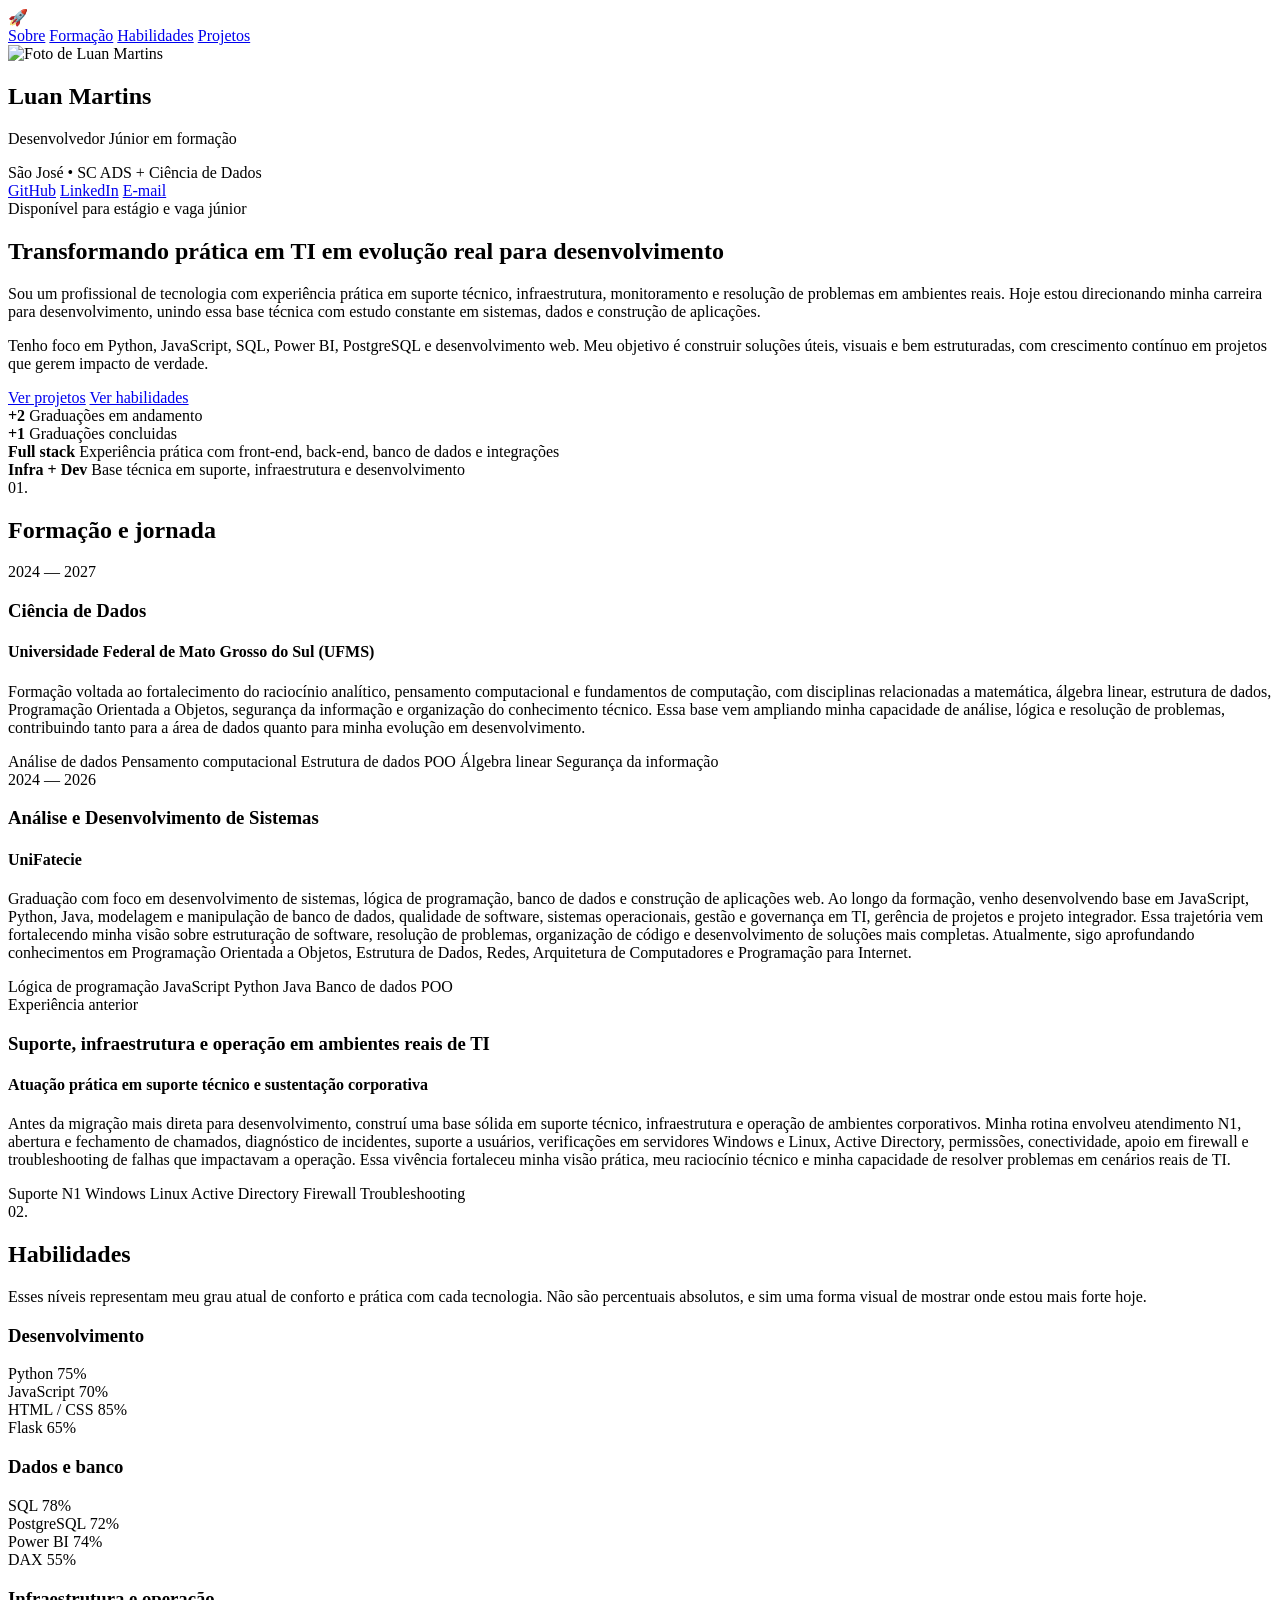
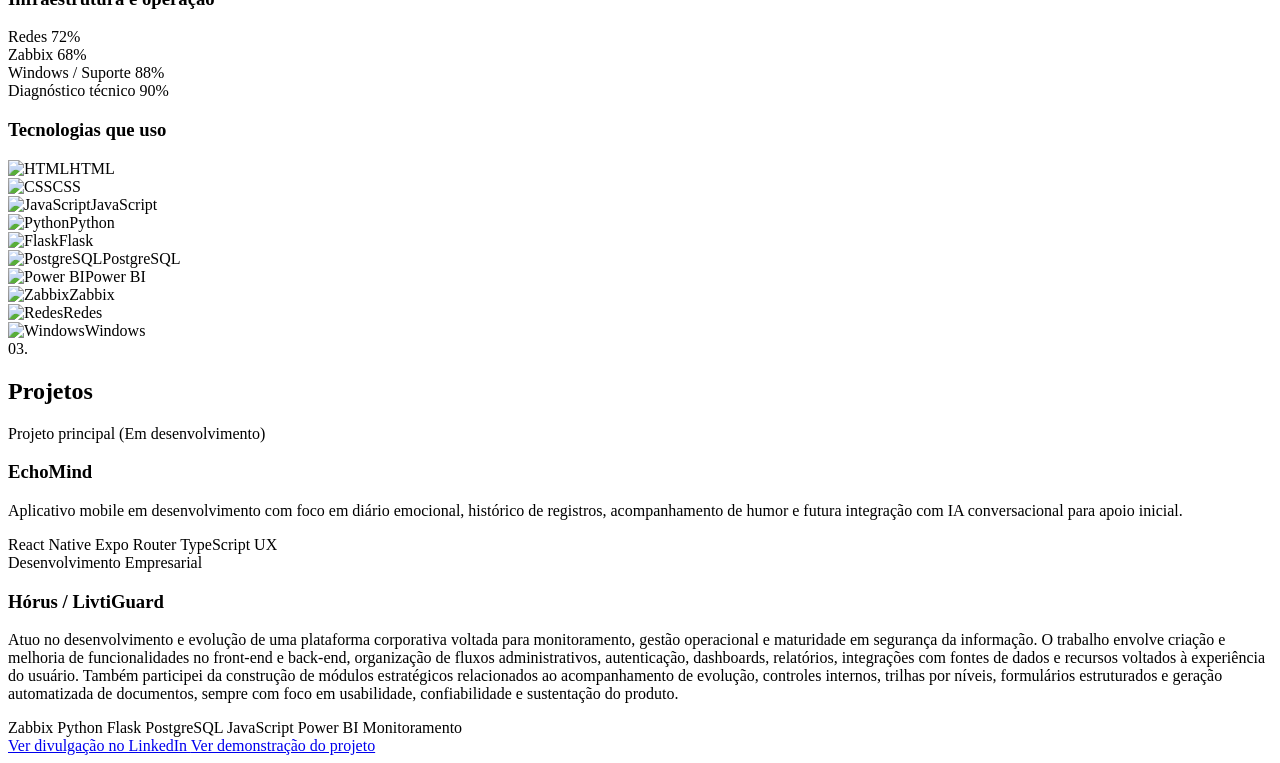
==== index.html @ d1688a2c "Rename portfolio-luan/index.html to index.html" ====
<!DOCTYPE html>
<html lang="pt-BR">
<head>
  <meta charset="UTF-8" />
  <meta name="viewport" content="width=device-width, initial-scale=1.0" />
  <title>Luan Martins | Portfólio</title>
  <link rel="stylesheet" href="style.css" />
</head>
<body>
  <nav class="navbar">
    <div class="nav-sky">
      <span class="star-line star-line-1"></span>
      <span class="star-line star-line-2"></span>
      <span class="star-line star-line-3"></span>
      <span class="star-line star-line-4"></span>
      <span class="star-line star-line-5"></span>
      <span class="star-line star-line-6"></span>
    </div>

    <div class="nav-container">
      <div class="nav-logo" aria-label="Logo">
        <span class="nav-logo-icon">🚀</span>
      </div>

      <div class="nav-links">
        <a href="#sobre">Sobre</a>
        <a href="#formacao">Formação</a>
        <a href="#habilidades">Habilidades</a>
        <a href="#projetos">Projetos</a>
      </div>
    </div>
  </nav>

  <main class="portfolio-layout">
    <aside class="profile-sidebar">
      <div class="profile-card">
        <div class="profile-photo-wrap">
          <img src="assets/foto-perfil.jpg" alt="Foto de Luan Martins" class="profile-photo" />
        </div>

        <h1>Luan Martins</h1>
        <p class="profile-role">Desenvolvedor Júnior em formação</p>

        <div class="profile-mini-info">
          <span>São José • SC</span>
          <span>ADS + Ciência de Dados</span>
        </div>

        <div class="profile-actions">
          <a class="sidebar-link github" href="https://github.com/LuanMartins04" target="_blank" rel="noopener noreferrer">GitHub</a>
          <a class="sidebar-link linkedin" href="https://www.linkedin.com/in/luan-martins-866660161/" target="_blank" rel="noopener noreferrer">LinkedIn</a>
          <a class="sidebar-link email" href="mailto:lf28.15@gmail.com">E-mail</a>
        </div>
      </div>
    </aside>

    <section class="main-panel">
      <section id="sobre" class="panel-card hero-card">
        <div class="hero-text">
          <span class="eyebrow">Disponível para estágio e vaga júnior</span>
          <h2>Transformando prática em TI em evolução real para desenvolvimento</h2>

          <p>
            Sou um profissional de tecnologia com experiência prática em suporte técnico,
            infraestrutura, monitoramento e resolução de problemas em ambientes reais.
            Hoje estou direcionando minha carreira para desenvolvimento, unindo essa base
            técnica com estudo constante em sistemas, dados e construção de aplicações.
          </p>

          <p>
            Tenho foco em Python, JavaScript, SQL, Power BI, PostgreSQL e desenvolvimento web.
            Meu objetivo é construir soluções úteis, visuais e bem estruturadas, com crescimento
            contínuo em projetos que gerem impacto de verdade.
          </p>

          <div class="intro-buttons">
            <a class="intro-link primary" href="#projetos">Ver projetos</a>
            <a class="intro-link secondary" href="#habilidades">Ver habilidades</a>
          </div>
        </div>

        <div class="hero-stats">
  <div class="stat-card">
    <strong>+2</strong>
    <span>Graduações em andamento</span>
  </div>

  <div class="stat-card">
    <strong>+1</strong>
    <span>Graduações concluidas</span>
  </div>

  <div class="stat-card">
    <strong>Full stack</strong>
    <span>Experiência prática com front-end, back-end, banco de dados e integrações</span>
  </div>

  <div class="stat-card">
    <strong>Infra + Dev</strong>
    <span>Base técnica em suporte, infraestrutura e desenvolvimento</span>
  </div>
</div>
      </section>

      <section id="formacao" class="panel-card">
        <div class="section-header">
          <span class="section-kicker">01.</span>
          <h2>Formação e jornada</h2>
        </div>

        <div class="timeline">
          <article class="timeline-item">
            <div class="timeline-dot"></div>
            <div class="timeline-content">
              <span class="timeline-period">2024 — 2027</span>
                <h3>Ciência de Dados</h3>
                  <h4>Universidade Federal de Mato Grosso do Sul (UFMS)</h4>
                    <p>
                    Formação voltada ao fortalecimento do raciocínio analítico, pensamento computacional e fundamentos de computação,
                    com disciplinas relacionadas a matemática, álgebra linear, estrutura de dados, Programação Orientada a Objetos,
                    segurança da informação e organização do conhecimento técnico. Essa base vem ampliando minha capacidade de análise,
                    lógica e resolução de problemas, contribuindo tanto para a área de dados quanto para minha evolução em desenvolvimento.
                    </p>
              <div class="timeline-tags">
                <span>Análise de dados</span>
                <span>Pensamento computacional</span>
                <span>Estrutura de dados</span>
                <span>POO</span>
                <span>Álgebra linear</span>
                <span>Segurança da informação</span>
              </div>
            </div>
          </article>

          <article class="timeline-item">
            <div class="timeline-dot"></div>
            <div class="timeline-content">
              <span class="timeline-period">2024 — 2026</span>
              <h3>Análise e Desenvolvimento de Sistemas</h3>
              <h4>UniFatecie</h4>
              <p>
                    <p>
                     Graduação com foco em desenvolvimento de sistemas, lógica de programação, banco de dados e construção de aplicações
                      web. Ao longo da formação, venho desenvolvendo base em JavaScript, Python, Java, modelagem e manipulação de banco
                      de dados, qualidade de software, sistemas operacionais, gestão e governança em TI, gerência de projetos e projeto
                      integrador. Essa trajetória vem fortalecendo minha visão sobre estruturação de software, resolução de problemas,
                      organização de código e desenvolvimento de soluções mais completas. Atualmente, sigo aprofundando conhecimentos em
                      Programação Orientada a Objetos, Estrutura de Dados, Redes, Arquitetura de Computadores e Programação para Internet.
                    </p>
                <div class="timeline-tags">
                  <span>Lógica de programação</span>
                  <span>JavaScript</span>
                  <span>Python</span>
                  <span>Java</span>
                  <span>Banco de dados</span>
                  <span>POO</span>
                </div>
            </div>
          </article>

          <article class="timeline-item">
            <div class="timeline-dot"></div>
            <div class="timeline-content">
              <span class="timeline-period">Experiência anterior</span>
              <h3>Suporte, infraestrutura e operação em ambientes reais de TI</h3>
              <h4>Atuação prática em suporte técnico e sustentação corporativa</h4>
              <p>
                Antes da migração mais direta para desenvolvimento, construí uma base sólida em suporte técnico,
                infraestrutura e operação de ambientes corporativos. Minha rotina envolveu atendimento N1,
                abertura e fechamento de chamados, diagnóstico de incidentes, suporte a usuários, verificações
                em servidores Windows e Linux, Active Directory, permissões, conectividade, apoio em firewall e
                troubleshooting de falhas que impactavam a operação. Essa vivência fortaleceu minha visão prática,
                meu raciocínio técnico e minha capacidade de resolver problemas em cenários reais de TI.
              </p>
              <div class="timeline-tags">
                <span>Suporte N1</span>
                <span>Windows</span>
                <span>Linux</span>
                <span>Active Directory</span>
                <span>Firewall</span>
                <span>Troubleshooting</span>
              </div>
            </div>
          </article>
        </div>
      </section>

      <section id="habilidades" class="panel-card">
        <div class="section-header">
          <span class="section-kicker">02.</span>
          <h2>Habilidades</h2>
        </div>

        <p class="section-intro">
          Esses níveis representam meu grau atual de conforto e prática com cada tecnologia.
          Não são percentuais absolutos, e sim uma forma visual de mostrar onde estou mais forte hoje.
        </p>

        <div class="skills-meter-grid">
          <article class="meter-card">
            <h3>Desenvolvimento</h3>

            <div class="meter-item">
              <div class="meter-top">
                <span>Python</span>
                <span>75%</span>
              </div>
              <div class="meter-bar"><div style="width: 75%"></div></div>
            </div>

            <div class="meter-item">
              <div class="meter-top">
                <span>JavaScript</span>
                <span>70%</span>
              </div>
              <div class="meter-bar"><div style="width: 70%"></div></div>
            </div>

            <div class="meter-item">
              <div class="meter-top">
                <span>HTML / CSS</span>
                <span>85%</span>
              </div>
              <div class="meter-bar"><div style="width: 85%"></div></div>
            </div>

            <div class="meter-item">
              <div class="meter-top">
                <span>Flask</span>
                <span>65%</span>
              </div>
              <div class="meter-bar"><div style="width: 65%"></div></div>
            </div>
          </article>

          <article class="meter-card">
            <h3>Dados e banco</h3>

            <div class="meter-item">
              <div class="meter-top">
                <span>SQL</span>
                <span>78%</span>
              </div>
              <div class="meter-bar"><div style="width: 78%"></div></div>
            </div>

            <div class="meter-item">
              <div class="meter-top">
                <span>PostgreSQL</span>
                <span>72%</span>
              </div>
              <div class="meter-bar"><div style="width: 72%"></div></div>
            </div>

            <div class="meter-item">
              <div class="meter-top">
                <span>Power BI</span>
                <span>74%</span>
              </div>
              <div class="meter-bar"><div style="width: 74%"></div></div>
            </div>

            <div class="meter-item">
              <div class="meter-top">
                <span>DAX</span>
                <span>55%</span>
              </div>
              <div class="meter-bar"><div style="width: 55%"></div></div>
            </div>
          </article>

          <article class="meter-card">
            <h3>Infraestrutura e operação</h3>

            <div class="meter-item">
              <div class="meter-top">
                <span>Redes</span>
                <span>72%</span>
              </div>
              <div class="meter-bar"><div style="width: 72%"></div></div>
            </div>

            <div class="meter-item">
              <div class="meter-top">
                <span>Zabbix</span>
                <span>68%</span>
              </div>
              <div class="meter-bar"><div style="width: 68%"></div></div>
            </div>

            <div class="meter-item">
              <div class="meter-top">
                <span>Windows / Suporte</span>
                <span>88%</span>
              </div>
              <div class="meter-bar"><div style="width: 88%"></div></div>
            </div>

            <div class="meter-item">
              <div class="meter-top">
                <span>Diagnóstico técnico</span>
                <span>90%</span>
              </div>
              <div class="meter-bar"><div style="width: 90%"></div></div>
            </div>
          </article>

          <article class="meter-card">
            <h3>Tecnologias que uso</h3>
            <div class="skills-tags">
              <div class="skill-badge"><img src="assets/html5.png" alt="HTML" /><span>HTML</span></div>
              <div class="skill-badge"><img src="assets/css3.png" alt="CSS" /><span>CSS</span></div>
              <div class="skill-badge"><img src="assets/javascript.png" alt="JavaScript" /><span>JavaScript</span></div>
              <div class="skill-badge"><img src="assets/python.png" alt="Python" /><span>Python</span></div>
              <div class="skill-badge"><img src="assets/flask.png" alt="Flask" /><span>Flask</span></div>
              <div class="skill-badge"><img src="assets/postgresql.png" alt="PostgreSQL" /><span>PostgreSQL</span></div>
              <div class="skill-badge"><img src="assets/powerbi.png" alt="Power BI" /><span>Power BI</span></div>
              <div class="skill-badge"><img src="assets/zabbix.png" alt="Zabbix" /><span>Zabbix</span></div>
              <div class="skill-badge"><img src="assets/network.png" alt="Redes" /><span>Redes</span></div>
              <div class="skill-badge"><img src="assets/windows.png" alt="Windows" /><span>Windows</span></div>
            </div>
          </article>
        </div>
      </section>

      <section id="projetos" class="panel-card">
        <div class="section-header">
          <span class="section-kicker">03.</span>
          <h2>Projetos</h2>
        </div>

        <div class="projects-grid">
          <article class="project-card featured-project">
            <span class="project-label">Projeto principal (Em desenvolvimento)</span>
            <h3>EchoMind</h3>
            <p>
              Aplicativo mobile em desenvolvimento com foco em diário emocional, histórico de registros,
              acompanhamento de humor e futura integração com IA conversacional para apoio inicial.
            </p>
            <div class="project-tags">
              <span>React Native</span>
              <span>Expo Router</span>
              <span>TypeScript</span>
              <span>UX</span>
            </div>
          </article>

              <article class="project-card">
                <span class="project-label">Desenvolvimento Empresarial</span>
                  <h3>Hórus / LivtiGuard</h3>
                    <p>
                      Atuo no desenvolvimento e evolução de uma plataforma corporativa voltada para monitoramento,
                      gestão operacional e maturidade em segurança da informação. O trabalho envolve criação e melhoria
                      de funcionalidades no front-end e back-end, organização de fluxos administrativos, autenticação,
                      dashboards, relatórios, integrações com fontes de dados e recursos voltados à experiência do
                      usuário. Também participei da construção de módulos estratégicos relacionados ao acompanhamento
                      de evolução, controles internos, trilhas por níveis, formulários estruturados e geração
                      automatizada de documentos, sempre com foco em usabilidade, confiabilidade e sustentação do produto.
                    </p>

                <div class="project-tags">
                  <span>Zabbix</span>
                  <span>Python</span>
                  <span>Flask</span>
                  <span>PostgreSQL</span>
                  <span>JavaScript</span>
                  <span>Power BI</span>
                  <span>Monitoramento</span>
                </div>

                <div class="project-links">
                  <a
                    href="https://www.linkedin.com/feed/update/urn:li:activity:7396275972636917760/?originTrackingId=5ZgqwPcrDV2mTGter08rAA%3D%3D"
                    target="_blank"
                    rel="noopener noreferrer"
                    class="project-link-btn"
                  >
                    Ver divulgação no LinkedIn
                  </a>

                  <a
                    href="https://www.linkedin.com/feed/update/urn:li:ugcPost:7390122246658400256/?originTrackingId=qQIm%2BnejvLUnj0a0hrAwCQ%3D%3D"
                    target="_blank"
                    rel="noopener noreferrer"
                    class="project-link-btn"
                  >
                    Ver demonstração do projeto
                  </a>
                </div>
              </article>
        </div>
      </section>
    </section>
  </main>
</body>
</html>
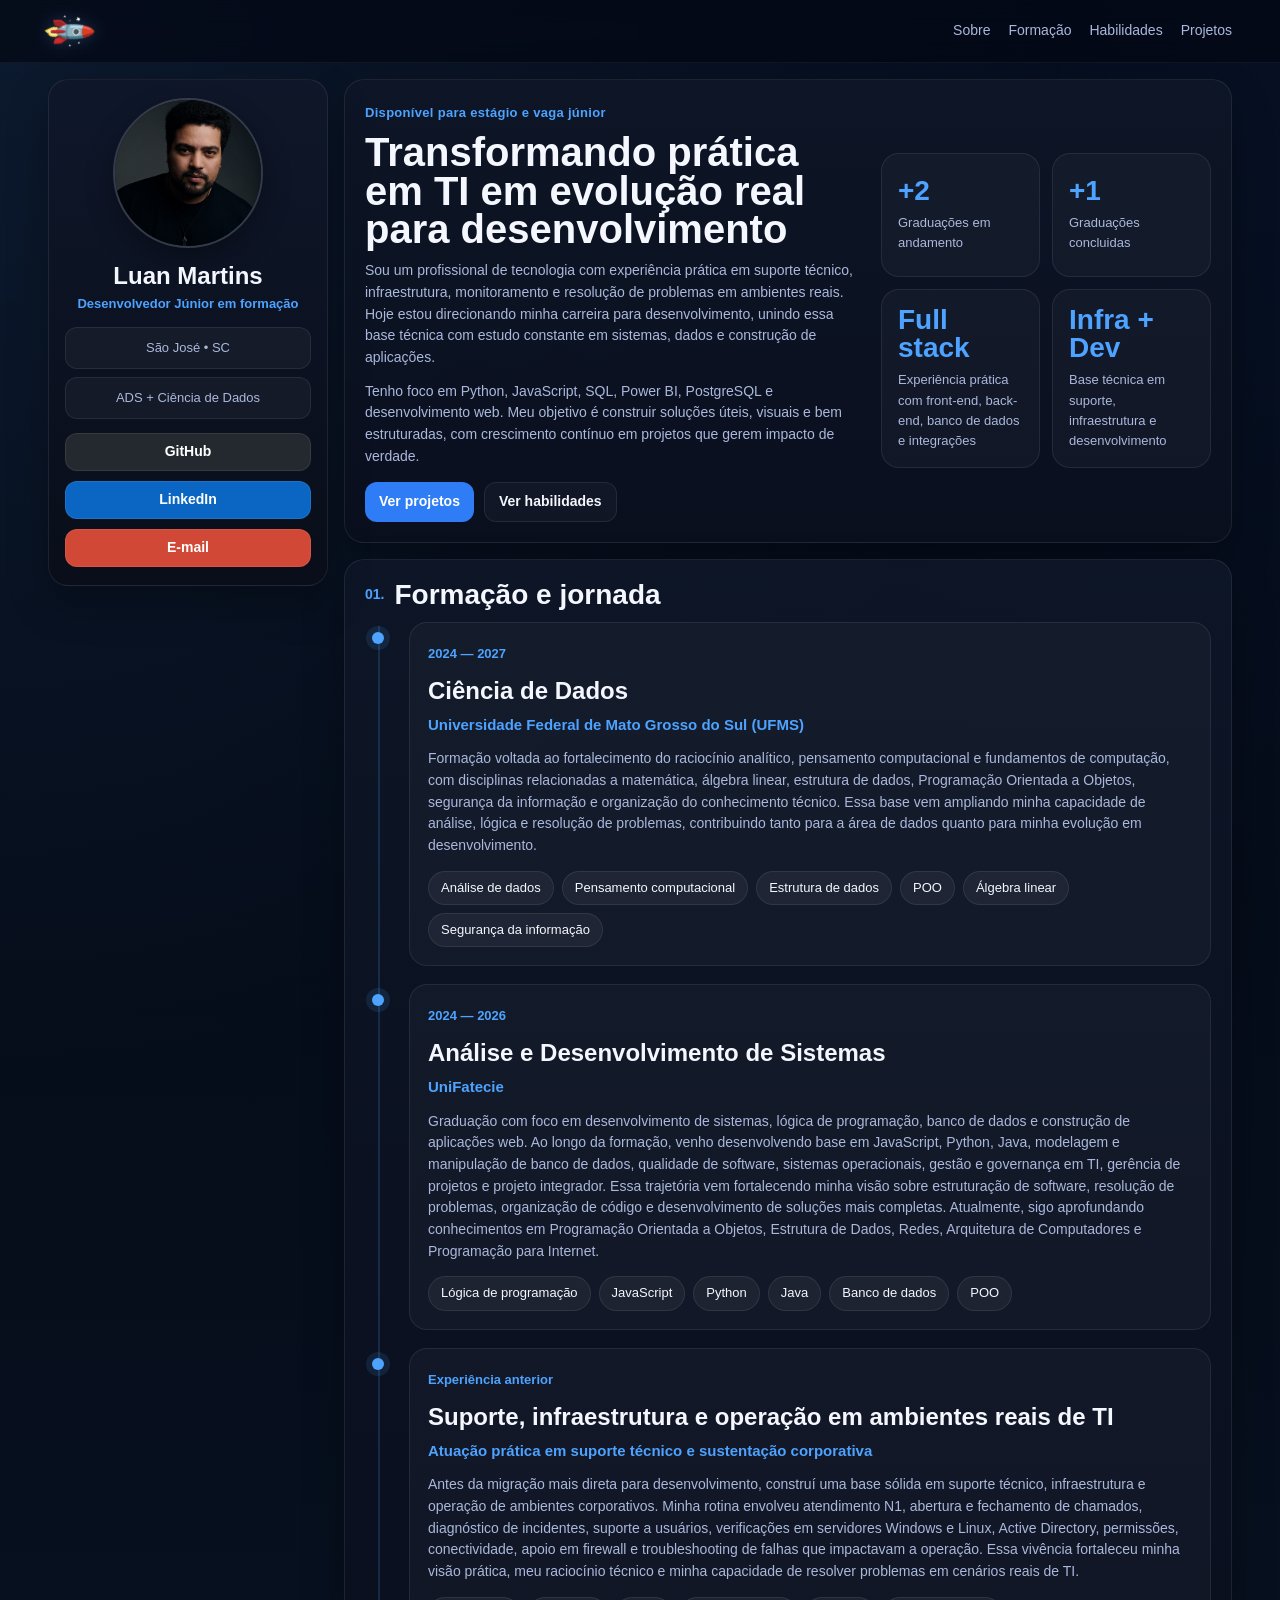
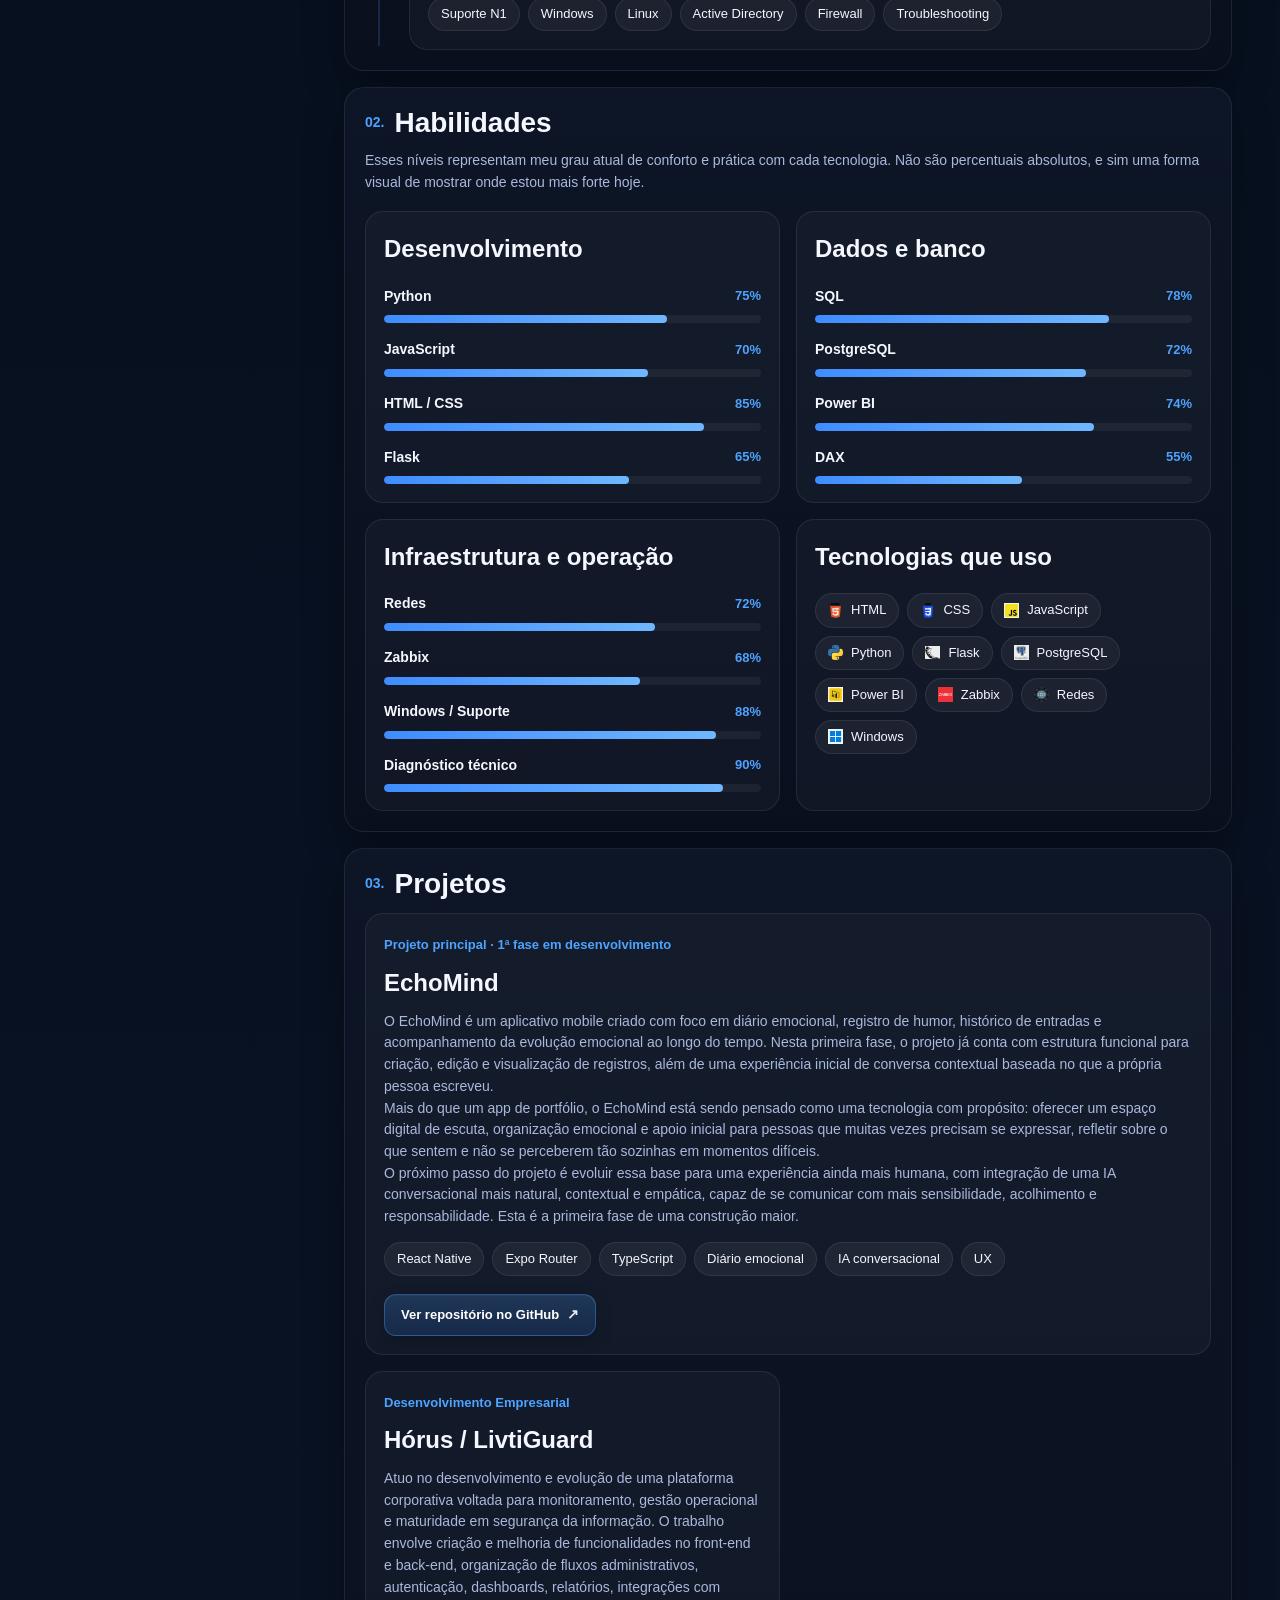
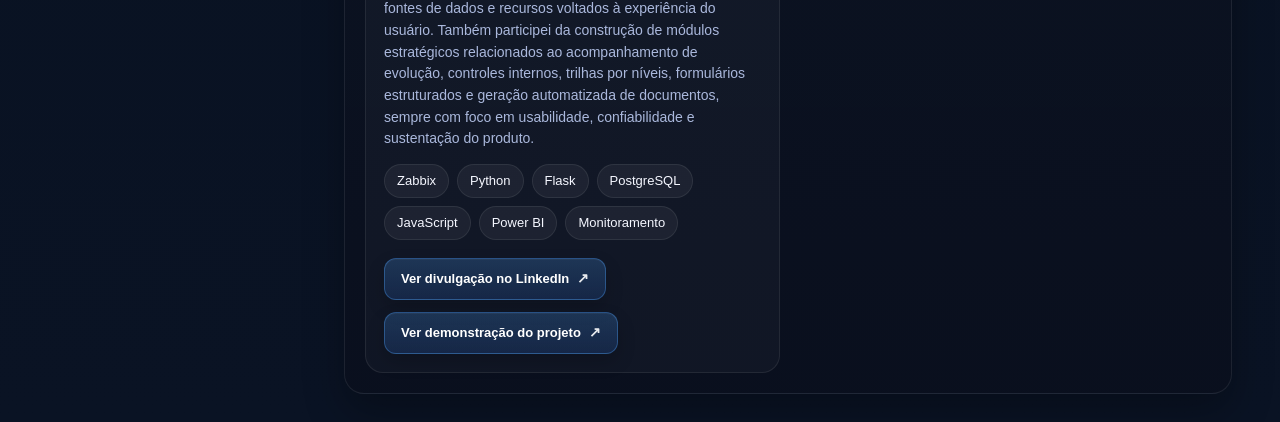
==== commit f6691d80: "Update index.html" ====
--- a/index.html
+++ b/index.html
@@ -331,19 +331,47 @@
 
         <div class="projects-grid">
           <article class="project-card featured-project">
-            <span class="project-label">Projeto principal (Em desenvolvimento)</span>
+            <span class="project-label">Projeto principal · 1ª fase em desenvolvimento</span>
             <h3>EchoMind</h3>
             <p>
-              Aplicativo mobile em desenvolvimento com foco em diário emocional, histórico de registros,
-              acompanhamento de humor e futura integração com IA conversacional para apoio inicial.
+              O EchoMind é um aplicativo mobile criado com foco em diário emocional, registro de humor,
+              histórico de entradas e acompanhamento da evolução emocional ao longo do tempo. Nesta primeira
+              fase, o projeto já conta com estrutura funcional para criação, edição e visualização de registros,
+              além de uma experiência inicial de conversa contextual baseada no que a própria pessoa escreveu.
             </p>
+
+            <p>
+              Mais do que um app de portfólio, o EchoMind está sendo pensado como uma tecnologia com propósito:
+              oferecer um espaço digital de escuta, organização emocional e apoio inicial para pessoas que muitas
+              vezes precisam se expressar, refletir sobre o que sentem e não se perceberem tão sozinhas em momentos difíceis.
+            </p>
+
+            <p>
+              O próximo passo do projeto é evoluir essa base para uma experiência ainda mais humana, com integração
+              de uma IA conversacional mais natural, contextual e empática, capaz de se comunicar com mais sensibilidade,
+              acolhimento e responsabilidade. Esta é a primeira fase de uma construção maior.
+            </p>
+
             <div class="project-tags">
               <span>React Native</span>
               <span>Expo Router</span>
               <span>TypeScript</span>
+              <span>Diário emocional</span>
+              <span>IA conversacional</span>
               <span>UX</span>
             </div>
-          </article>
+
+            <div class="project-links">
+              <a
+                href="https://github.com/LuanMartins04/EchoMind"
+                target="_blank"
+                rel="noopener noreferrer"
+                class="project-link-btn"
+              >
+                Ver repositório no GitHub
+              </a>
+            </div>
+</article>
 
               <article class="project-card">
                 <span class="project-label">Desenvolvimento Empresarial</span>
--- a/style.css
+++ b/style.css
@@ -0,0 +1,745 @@
+* {
+  margin: 0;
+  padding: 0;
+  box-sizing: border-box;
+}
+
+:root {
+  --bg-1: #030712;
+  --bg-2: #07101f;
+  --bg-3: #0a1324;
+  --card: rgba(14, 22, 39, 0.92);
+  --card-2: rgba(10, 16, 30, 0.96);
+  --border: rgba(255, 255, 255, 0.08);
+  --text: #f5f7ff;
+  --text-soft: #aab8dc;
+  --blue: #4da3ff;
+  --blue-strong: #2e7df6;
+  --shadow: 0 18px 40px rgba(0, 0, 0, 0.28);
+}
+
+html {
+  scroll-behavior: smooth;
+}
+
+body {
+  font-family: Arial, Helvetica, sans-serif;
+  background:
+    radial-gradient(circle at top left, rgba(77, 163, 255, 0.12), transparent 28%),
+    radial-gradient(circle at top right, rgba(46, 125, 246, 0.08), transparent 24%),
+    linear-gradient(180deg, var(--bg-1) 0%, var(--bg-2) 45%, var(--bg-3) 100%);
+  color: var(--text);
+  line-height: 1.55;
+}
+
+body::before {
+  content: "";
+  position: fixed;
+  inset: 0;
+  pointer-events: none;
+  background-image:
+    linear-gradient(rgba(77, 163, 255, 0.05) 1px, transparent 1px),
+    linear-gradient(90deg, rgba(77, 163, 255, 0.05) 1px, transparent 1px);
+  background-size: 48px 48px;
+  opacity: 0.18;
+  z-index: -1;
+}
+
+.navbar {
+  position: sticky;
+  top: 0;
+  z-index: 1000;
+  width: 100%;
+  overflow: hidden;
+  backdrop-filter: blur(12px);
+  background: rgba(4, 8, 20, 0.72);
+  border-bottom: 1px solid rgba(255, 255, 255, 0.05);
+}
+
+.nav-sky {
+  position: absolute;
+  inset: 0;
+  pointer-events: none;
+  overflow: hidden;
+  z-index: 0;
+}
+
+.nav-container {
+  position: relative;
+  z-index: 2;
+  max-width: 1220px;
+  margin: 0 auto;
+  padding: 14px 18px;
+  display: flex;
+  align-items: center;
+  justify-content: space-between;
+  gap: 18px;
+}
+
+.nav-logo {
+  display: inline-flex;
+  align-items: center;
+  justify-content: center;
+  min-width: 28px;
+}
+
+.nav-logo-icon {
+  display: inline-flex;
+  align-items: center;
+  justify-content: center;
+  font-size: 34px;
+  line-height: 1;
+  transform: rotate(45deg);
+  filter: drop-shadow(0 0 8px rgba(120, 190, 255, 0.22));
+}
+
+.nav-links {
+  display: flex;
+  gap: 18px;
+  flex-wrap: wrap;
+}
+
+.nav-links a {
+  color: var(--text-soft);
+  text-decoration: none;
+  font-size: 14px;
+  transition: 0.2s ease;
+}
+
+.nav-links a:hover {
+  color: var(--text);
+}
+
+.star-line {
+  position: absolute;
+  right: -160px;
+  height: 2px;
+  border-radius: 999px;
+  background: linear-gradient(
+    90deg,
+    rgba(255, 255, 255, 0),
+    rgba(120, 190, 255, 0.25),
+    rgba(255, 255, 255, 0.95)
+  );
+  box-shadow: 0 0 8px rgba(120, 190, 255, 0.18);
+  opacity: 0.72;
+  animation: starsLeft linear infinite;
+}
+
+.star-line-1 {
+  top: 16px;
+  width: 28px;
+  animation-duration: 8s;
+}
+
+.star-line-2 {
+  top: 30px;
+  width: 18px;
+  animation-duration: 6s;
+  animation-delay: 1s;
+}
+
+.star-line-3 {
+  top: 44px;
+  width: 24px;
+  animation-duration: 7.2s;
+  animation-delay: 2s;
+}
+
+.star-line-4 {
+  top: 20px;
+  width: 12px;
+  animation-duration: 5s;
+  animation-delay: 3s;
+}
+
+.star-line-5 {
+  top: 38px;
+  width: 20px;
+  animation-duration: 6.4s;
+  animation-delay: 1.5s;
+}
+
+.star-line-6 {
+  top: 26px;
+  width: 30px;
+  animation-duration: 8.5s;
+  animation-delay: 4s;
+}
+
+@keyframes starsLeft {
+  0% {
+    transform: translateX(0);
+    opacity: 0;
+  }
+  10% {
+    opacity: 0.8;
+  }
+  90% {
+    opacity: 0.8;
+  }
+  100% {
+    transform: translateX(-1600px);
+    opacity: 0;
+  }
+}
+
+.portfolio-layout {
+  max-width: 1220px;
+  margin: 0 auto;
+  padding: 16px 18px 28px;
+  display: grid;
+  grid-template-columns: 280px 1fr;
+  gap: 16px;
+  align-items: start;
+}
+
+.profile-sidebar {
+  position: sticky;
+  top: 72px;
+}
+
+.profile-card {
+  background: linear-gradient(180deg, rgba(15, 23, 42, 0.98), rgba(9, 14, 26, 0.98));
+  border: 1px solid var(--border);
+  border-radius: 20px;
+  padding: 18px 16px;
+  box-shadow: var(--shadow);
+}
+
+.profile-photo-wrap {
+  width: 100%;
+  display: flex;
+  justify-content: center;
+  margin-bottom: 16px;
+}
+
+.profile-photo {
+  width: 150px;
+  height: 150px;
+  border-radius: 50%;
+  object-fit: cover;
+  border: 2px solid rgba(255, 255, 255, 0.16);
+  box-shadow: 0 10px 28px rgba(0, 0, 0, 0.32);
+}
+
+.profile-card h1 {
+  font-size: 24px;
+  line-height: 1.02;
+  margin-bottom: 6px;
+  text-align: center;
+}
+
+.profile-role {
+  color: var(--blue);
+  font-size: 13px;
+  text-align: center;
+  font-weight: 700;
+  margin-bottom: 12px;
+}
+
+.profile-mini-info {
+  display: grid;
+  gap: 8px;
+  margin-top: 10px;
+  margin-bottom: 14px;
+}
+
+.profile-mini-info span {
+  display: block;
+  background: rgba(255, 255, 255, 0.04);
+  border: 1px solid var(--border);
+  border-radius: 12px;
+  padding: 10px 12px;
+  color: var(--text-soft);
+  font-size: 13px;
+  text-align: center;
+}
+
+.profile-actions {
+  display: grid;
+  gap: 10px;
+}
+
+.sidebar-link {
+  display: inline-flex;
+  justify-content: center;
+  align-items: center;
+  min-height: 38px;
+  border-radius: 12px;
+  text-decoration: none;
+  color: #fff;
+  font-weight: 700;
+  font-size: 14px;
+  transition: 0.25s ease;
+  border: 1px solid rgba(255, 255, 255, 0.08);
+}
+
+.sidebar-link:hover {
+  transform: translateY(-2px);
+}
+
+.sidebar-link.github {
+  background: #24292f;
+}
+
+.sidebar-link.linkedin {
+  background: #0a66c2;
+}
+
+.sidebar-link.email {
+  background: #d14836;
+}
+
+.main-panel {
+  display: grid;
+  gap: 16px;
+}
+
+.panel-card {
+  background: linear-gradient(180deg, var(--card), var(--card-2));
+  border: 1px solid var(--border);
+  border-radius: 20px;
+  padding: 20px;
+  box-shadow: var(--shadow);
+}
+
+.section-header {
+  display: flex;
+  align-items: center;
+  gap: 10px;
+  margin-bottom: 12px;
+}
+
+.section-kicker {
+  color: var(--blue);
+  font-size: 14px;
+  font-weight: 700;
+}
+
+.panel-card h2 {
+  font-size: 28px;
+  line-height: 1.08;
+}
+
+.panel-card p {
+  color: var(--text-soft);
+  font-size: 14px;
+}
+
+.hero-card {
+  display: grid;
+  grid-template-columns: 1.25fr 330px;
+  gap: 18px;
+  align-items: center;
+  min-height: 0;
+}
+
+.eyebrow {
+  display: inline-block;
+  margin-bottom: 10px;
+  color: var(--blue);
+  font-size: 13px;
+  font-weight: 700;
+  letter-spacing: 0.3px;
+}
+
+.hero-text h2 {
+  font-size: 40px;
+  line-height: 0.96;
+  max-width: 680px;
+  margin-bottom: 12px;
+}
+
+.hero-text p + p {
+  margin-top: 12px;
+}
+
+.intro-buttons {
+  display: flex;
+  gap: 10px;
+  flex-wrap: wrap;
+  margin-top: 14px;
+}
+
+.intro-link {
+  display: inline-flex;
+  align-items: center;
+  justify-content: center;
+  min-height: 40px;
+  padding: 0 14px;
+  border-radius: 12px;
+  text-decoration: none;
+  font-weight: 700;
+  font-size: 14px;
+  transition: 0.25s ease;
+}
+
+.intro-link:hover {
+  transform: translateY(-2px);
+}
+
+.intro-link.primary {
+  background: var(--blue-strong);
+  color: #fff;
+}
+
+.intro-link.secondary {
+  background: rgba(255, 255, 255, 0.03);
+  color: var(--text);
+  border: 1px solid var(--border);
+}
+
+.hero-stats {
+  display: grid;
+  grid-template-columns: repeat(2, 1fr);
+  gap: 12px;
+}
+
+.stat-card {
+  min-height: 124px;
+  padding: 16px;
+  border-radius: 18px;
+  background: rgba(255, 255, 255, 0.03);
+  border: 1px solid var(--border);
+  display: flex;
+  flex-direction: column;
+  justify-content: center;
+}
+
+.stat-card strong {
+  font-size: 28px;
+  color: var(--blue);
+  line-height: 1;
+  margin-bottom: 8px;
+}
+
+.stat-card span {
+  color: var(--text-soft);
+  font-size: 13px;
+}
+
+.section-intro {
+  margin-bottom: 18px;
+  max-width: 860px;
+}
+
+.timeline {
+  position: relative;
+  display: grid;
+  gap: 18px;
+  margin-top: 12px;
+}
+
+.timeline::before {
+  content: "";
+  position: absolute;
+  left: 13px;
+  top: 4px;
+  bottom: 4px;
+  width: 2px;
+  background: rgba(77, 163, 255, 0.18);
+}
+
+.timeline-item {
+  position: relative;
+  display: grid;
+  grid-template-columns: 28px 1fr;
+  gap: 16px;
+}
+
+.timeline-dot {
+  width: 12px;
+  height: 12px;
+  border-radius: 50%;
+  background: var(--blue);
+  margin-top: 10px;
+  margin-left: 7px;
+  box-shadow: 0 0 0 6px rgba(77, 163, 255, 0.12);
+}
+
+.timeline-content {
+  background: rgba(255, 255, 255, 0.03);
+  border: 1px solid var(--border);
+  border-radius: 18px;
+  padding: 18px;
+}
+
+.timeline-period {
+  display: inline-block;
+  color: var(--blue);
+  font-size: 13px;
+  font-weight: 700;
+  margin-bottom: 8px;
+}
+
+.timeline-content h3 {
+  font-size: 24px;
+  margin-bottom: 4px;
+}
+
+.timeline-content h4 {
+  font-size: 15px;
+  color: var(--blue);
+  margin-bottom: 12px;
+  font-weight: 600;
+}
+
+.timeline-tags,
+.project-tags,
+.skills-tags {
+  display: flex;
+  flex-wrap: wrap;
+  gap: 8px;
+  margin-top: 14px;
+}
+
+.timeline-tags span,
+.project-tags span,
+.skill-badge {
+  display: inline-flex;
+  align-items: center;
+  gap: 8px;
+  min-height: 34px;
+  padding: 6px 12px;
+  border-radius: 999px;
+  background: rgba(255, 255, 255, 0.05);
+  border: 1px solid var(--border);
+  color: var(--text);
+  font-size: 13px;
+}
+
+.skill-badge img {
+  width: 15px;
+  height: 15px;
+  object-fit: contain;
+  display: block;
+}
+
+.skills-meter-grid {
+  display: grid;
+  grid-template-columns: repeat(2, minmax(0, 1fr));
+  gap: 16px;
+  margin-top: 14px;
+}
+
+.meter-card {
+  background: rgba(255, 255, 255, 0.03);
+  border: 1px solid var(--border);
+  border-radius: 18px;
+  padding: 18px;
+}
+
+.meter-card h3 {
+  font-size: 24px;
+  margin-bottom: 18px;
+}
+
+.meter-item + .meter-item {
+  margin-top: 16px;
+}
+
+.meter-top {
+  display: flex;
+  justify-content: space-between;
+  align-items: center;
+  margin-bottom: 8px;
+  gap: 10px;
+}
+
+.meter-top span:first-child {
+  color: var(--text);
+  font-size: 14px;
+  font-weight: 700;
+}
+
+.meter-top span:last-child {
+  color: var(--blue);
+  font-size: 13px;
+  font-weight: 700;
+}
+
+.meter-bar {
+  width: 100%;
+  height: 8px;
+  border-radius: 999px;
+  background: rgba(255, 255, 255, 0.05);
+  overflow: hidden;
+}
+
+.meter-bar div {
+  height: 100%;
+  border-radius: 999px;
+  background: linear-gradient(90deg, #3f8cff, #6fb7ff);
+}
+
+.projects-grid {
+  display: grid;
+  grid-template-columns: repeat(2, minmax(0, 1fr));
+  gap: 16px;
+  margin-top: 14px;
+}
+
+.project-card {
+  background: rgba(255, 255, 255, 0.03);
+  border: 1px solid var(--border);
+  border-radius: 18px;
+  padding: 18px;
+  transition: 0.25s ease;
+}
+
+.project-card:hover {
+  transform: translateY(-3px);
+  border-color: rgba(77, 163, 255, 0.35);
+}
+
+.featured-project {
+  grid-column: span 2;
+}
+
+.project-label {
+  display: inline-block;
+  color: var(--blue);
+  font-size: 13px;
+  font-weight: 700;
+  margin-bottom: 8px;
+}
+
+.project-card h3 {
+  font-size: 24px;
+  margin-bottom: 10px;
+}
+
+@media (max-width: 1100px) {
+  .portfolio-layout {
+    grid-template-columns: 1fr;
+  }
+
+  .profile-sidebar {
+    position: static;
+  }
+
+  .hero-card {
+    grid-template-columns: 1fr;
+  }
+
+  .hero-text h2 {
+    font-size: 36px;
+    max-width: none;
+  }
+
+  .skills-meter-grid,
+  .projects-grid {
+    grid-template-columns: 1fr;
+  }
+
+  .featured-project {
+    grid-column: span 1;
+  }
+}
+
+@media (max-width: 720px) {
+  .nav-container {
+    flex-direction: column;
+    align-items: flex-start;
+    padding: 12px 14px;
+  }
+
+  .nav-links {
+    gap: 12px;
+  }
+
+  .portfolio-layout {
+    padding: 14px 12px 26px;
+  }
+
+  .profile-card,
+  .panel-card {
+    padding: 18px;
+    border-radius: 18px;
+  }
+
+  .profile-photo {
+    width: 138px;
+    height: 138px;
+  }
+
+  .profile-card h1 {
+    font-size: 24px;
+  }
+
+  .panel-card h2,
+  .timeline-content h3,
+  .meter-card h3,
+  .project-card h3 {
+    font-size: 22px;
+  }
+
+  .hero-text h2 {
+    font-size: 30px;
+    line-height: 1.02;
+  }
+
+  .hero-stats {
+    grid-template-columns: 1fr;
+  }
+
+  .intro-buttons {
+    flex-direction: column;
+    align-items: stretch;
+  }
+}
+
+.project-links {
+  display: flex;
+  gap: 10px;
+  flex-wrap: wrap;
+  margin-top: 16px;
+}
+
+.project-links {
+  display: flex;
+  gap: 12px;
+  flex-wrap: wrap;
+  margin-top: 18px;
+}
+
+.project-link-btn {
+  display: inline-flex;
+  align-items: center;
+  justify-content: center;
+  gap: 8px;
+  min-height: 42px;
+  padding: 0 16px;
+  border-radius: 12px;
+  text-decoration: none;
+  font-size: 13px;
+  font-weight: 700;
+  color: #ffffff;
+  background: linear-gradient(180deg, rgba(77, 163, 255, 0.22), rgba(46, 125, 246, 0.16));
+  border: 1px solid rgba(77, 163, 255, 0.35);
+  box-shadow:
+    0 8px 18px rgba(0, 0, 0, 0.18),
+    inset 0 1px 0 rgba(255, 255, 255, 0.04);
+  transition: 0.25s ease;
+  cursor: pointer;
+}
+
+.project-link-btn::after {
+  content: "↗";
+  font-size: 14px;
+  opacity: 0.9;
+}
+
+.project-link-btn:hover {
+  transform: translateY(-2px);
+  background: linear-gradient(180deg, rgba(77, 163, 255, 0.32), rgba(46, 125, 246, 0.24));
+  border-color: rgba(111, 183, 255, 0.65);
+  box-shadow:
+    0 12px 24px rgba(0, 0, 0, 0.24),
+    0 0 18px rgba(77, 163, 255, 0.16);
+}
+
+.project-link-btn:active {
+  transform: translateY(0);
+}
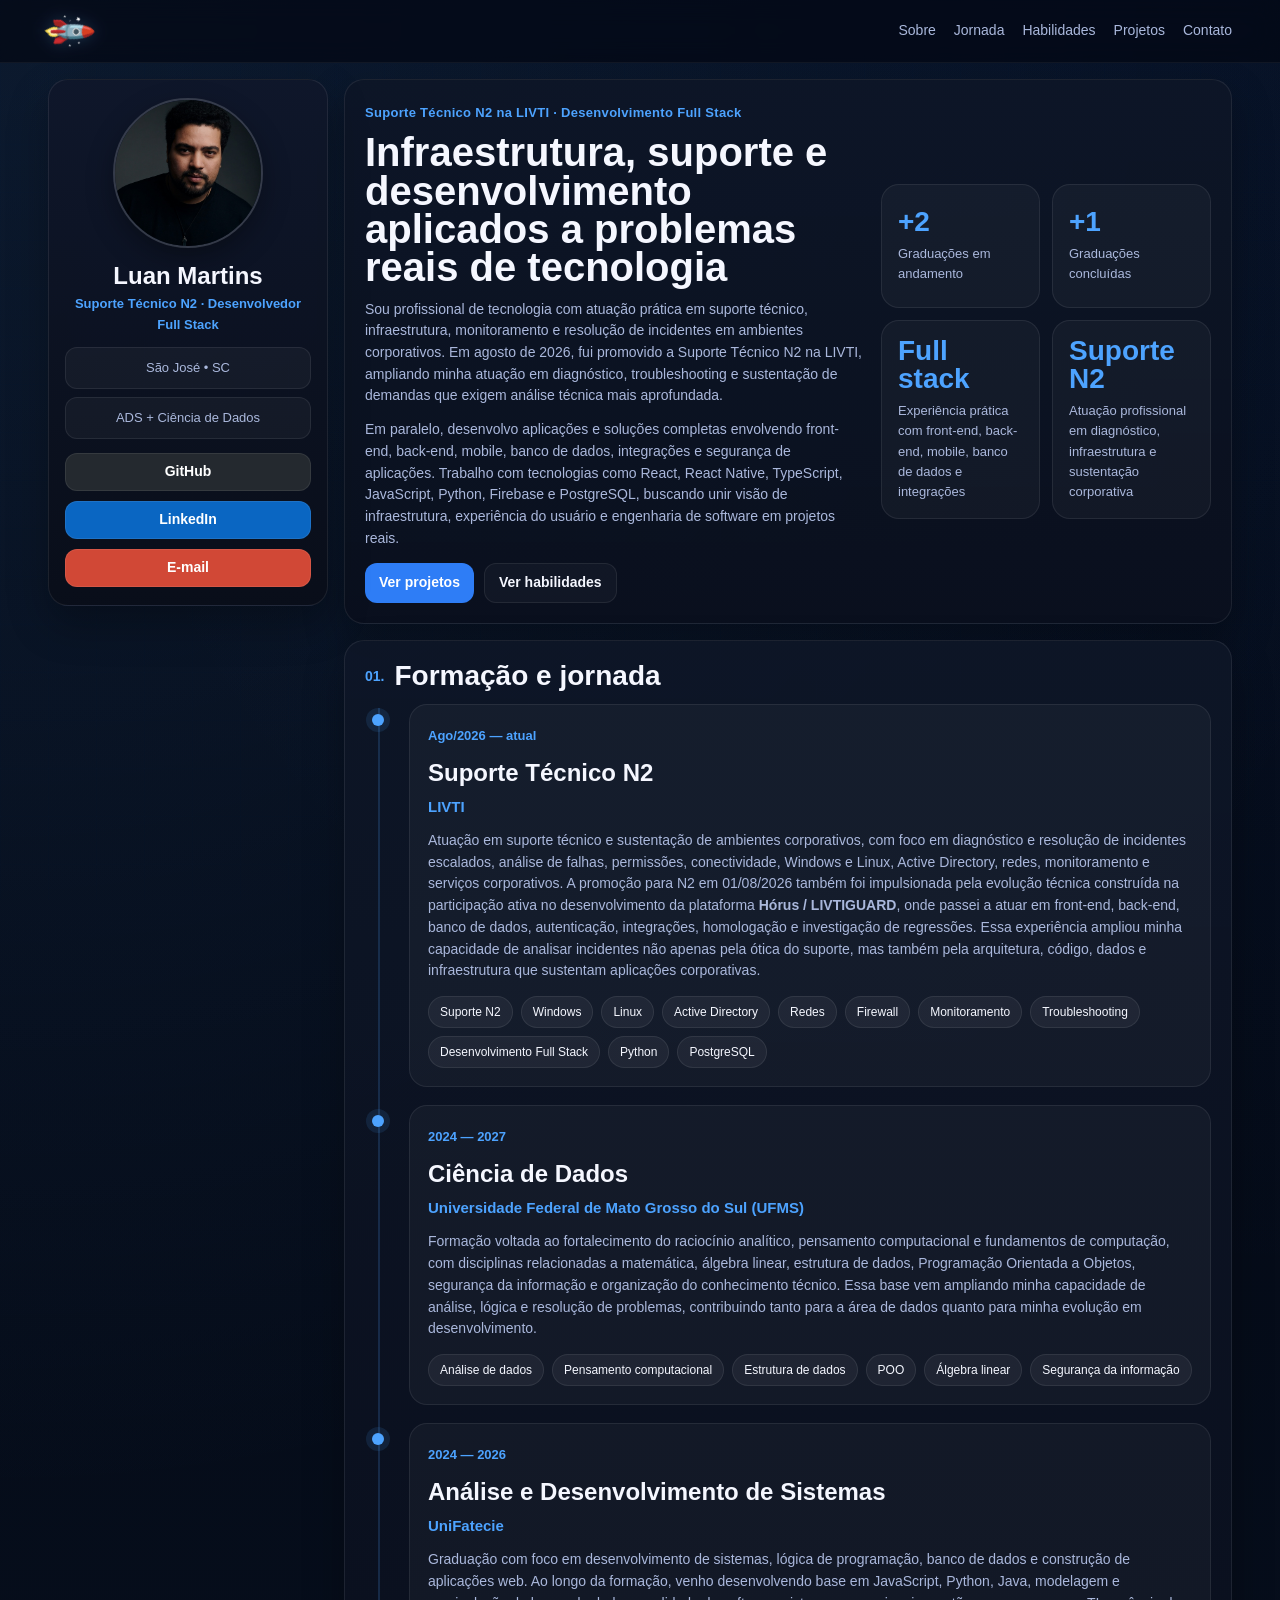
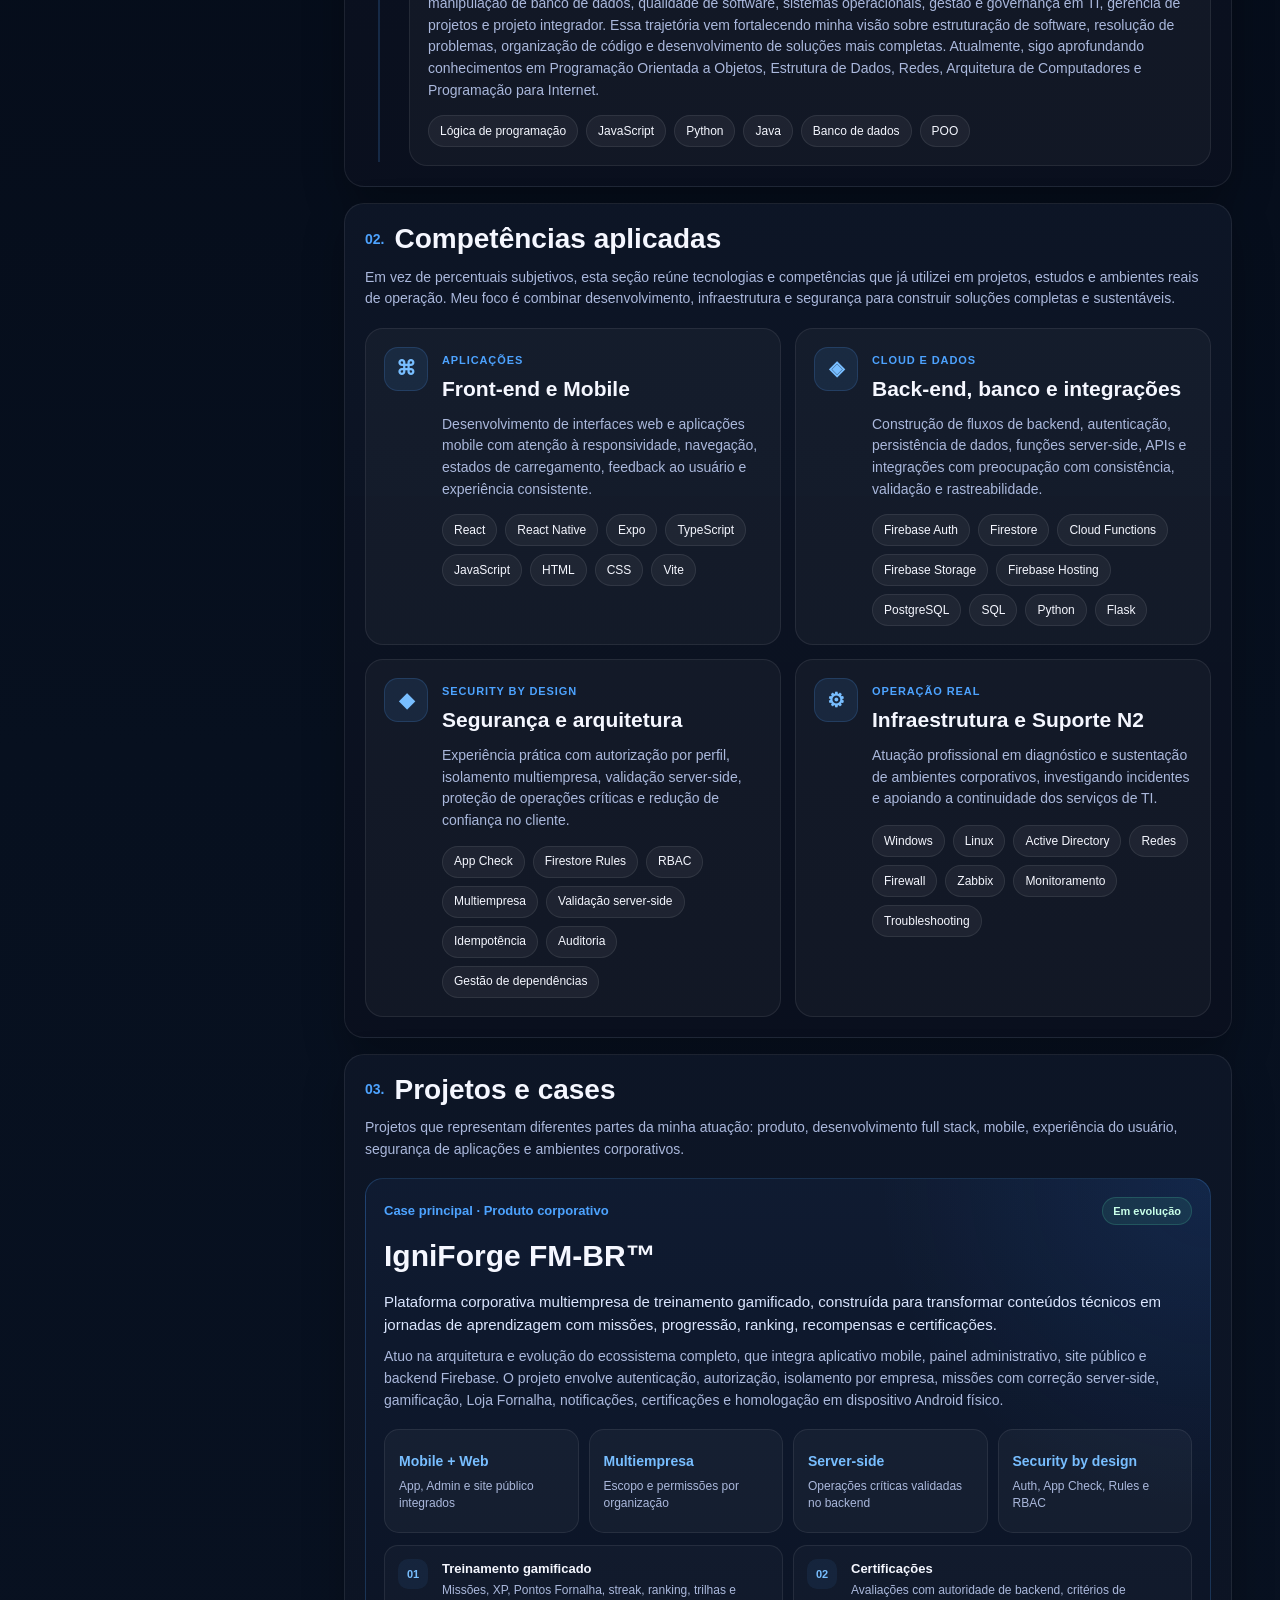
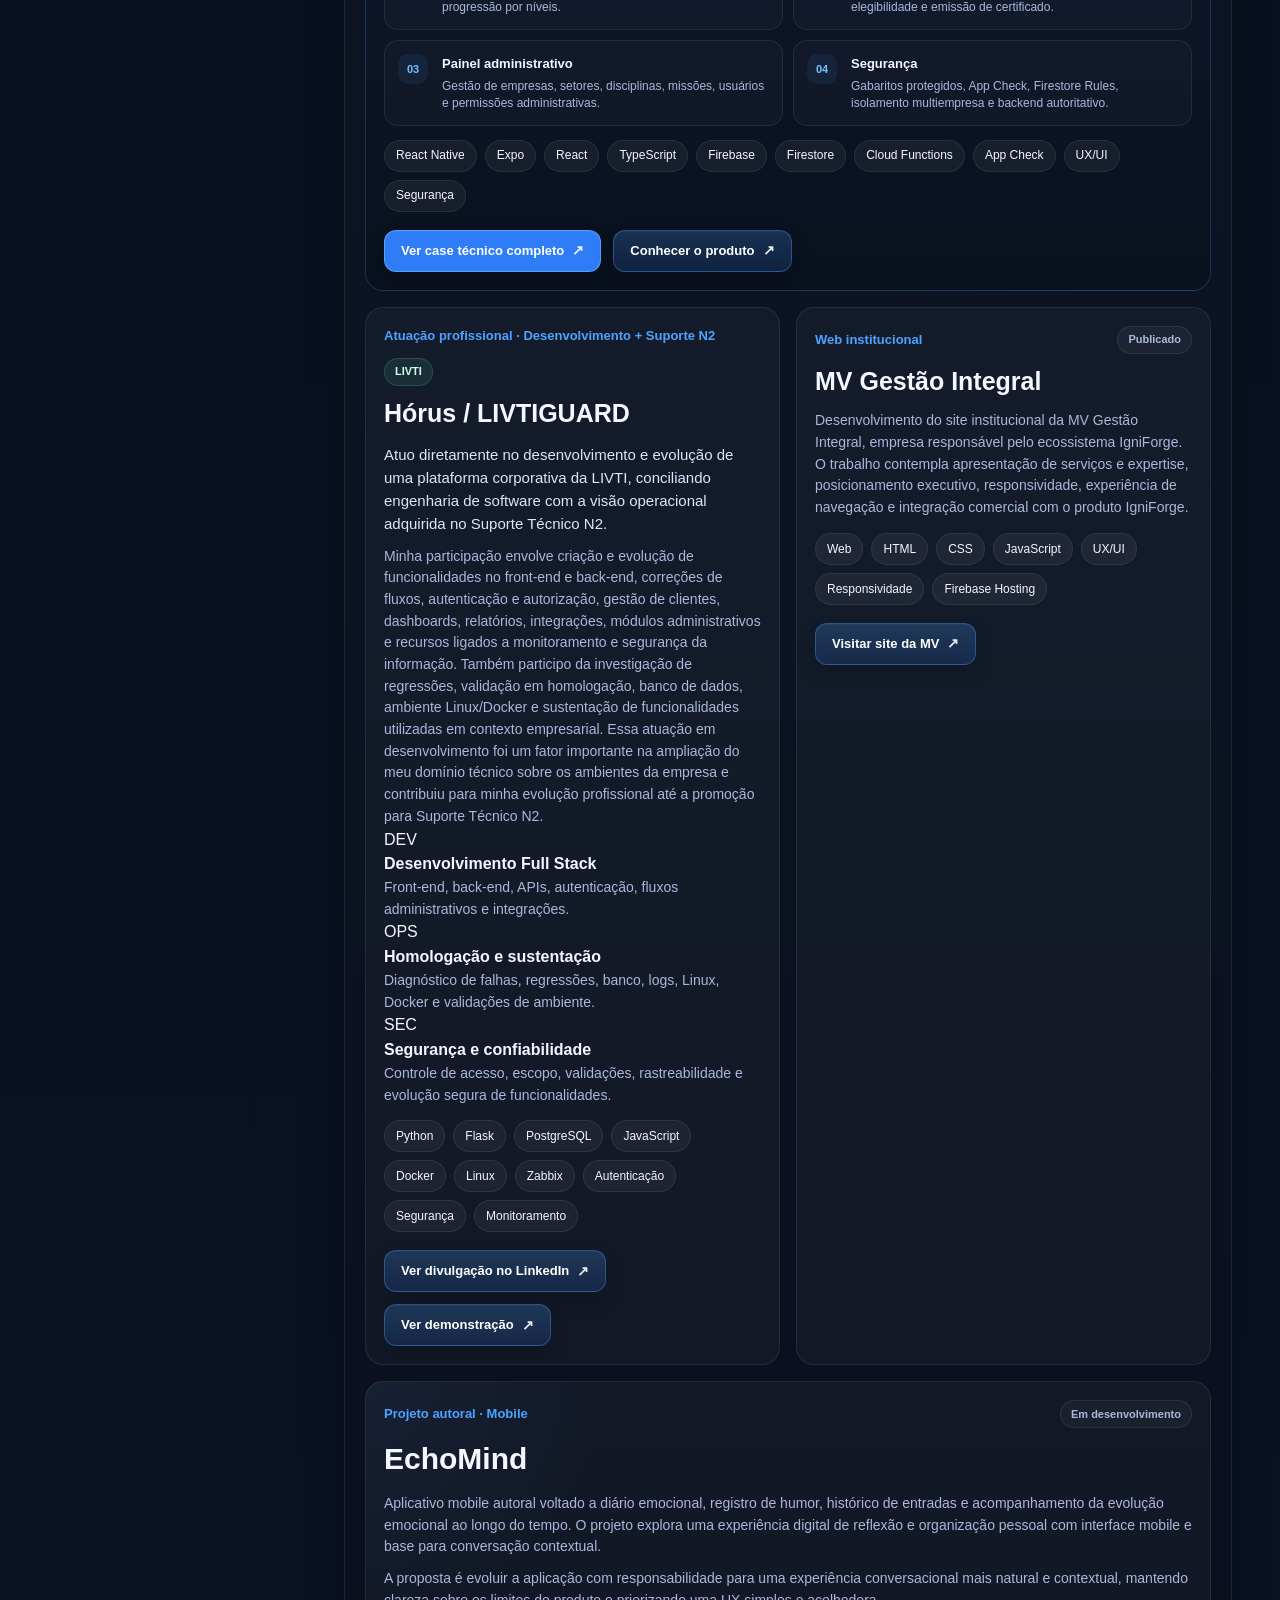
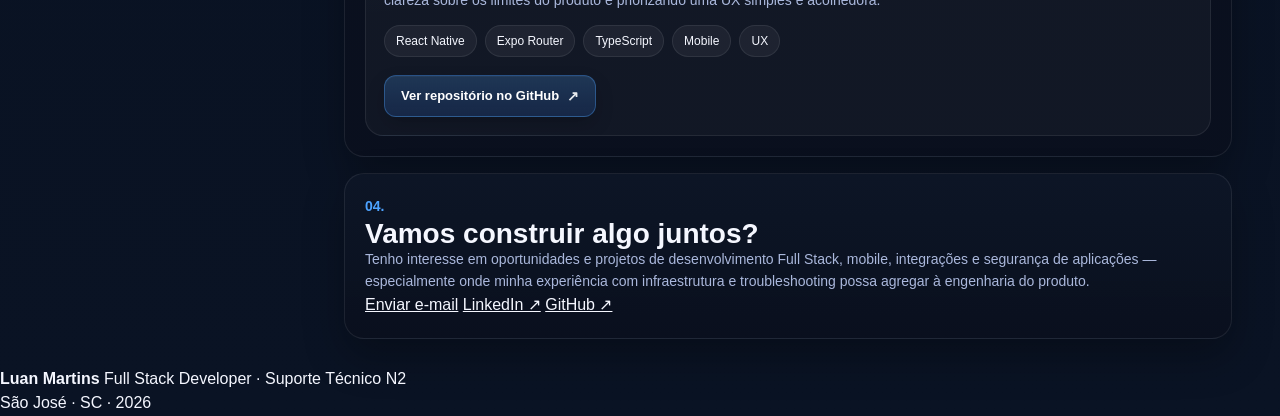
==== commit 0c014742: "feat: atualiza portfolio com case IgniForge e promocao N2" ====
--- a/index.html
+++ b/index.html
@@ -1,424 +1,606 @@
-<!DOCTYPE html>
-<html lang="pt-BR">
-<head>
-  <meta charset="UTF-8" />
-  <meta name="viewport" content="width=device-width, initial-scale=1.0" />
-  <title>Luan Martins | Portfólio</title>
-  <link rel="stylesheet" href="style.css" />
-</head>
-<body>
-  <nav class="navbar">
-    <div class="nav-sky">
-      <span class="star-line star-line-1"></span>
-      <span class="star-line star-line-2"></span>
-      <span class="star-line star-line-3"></span>
-      <span class="star-line star-line-4"></span>
-      <span class="star-line star-line-5"></span>
-      <span class="star-line star-line-6"></span>
-    </div>
-
-    <div class="nav-container">
-      <div class="nav-logo" aria-label="Logo">
-        <span class="nav-logo-icon">🚀</span>
-      </div>
-
-      <div class="nav-links">
-        <a href="#sobre">Sobre</a>
-        <a href="#formacao">Formação</a>
-        <a href="#habilidades">Habilidades</a>
-        <a href="#projetos">Projetos</a>
-      </div>
-    </div>
-  </nav>
-
-  <main class="portfolio-layout">
-    <aside class="profile-sidebar">
-      <div class="profile-card">
-        <div class="profile-photo-wrap">
-          <img src="assets/foto-perfil.jpg" alt="Foto de Luan Martins" class="profile-photo" />
-        </div>
-
-        <h1>Luan Martins</h1>
-        <p class="profile-role">Desenvolvedor Júnior em formação</p>
-
-        <div class="profile-mini-info">
-          <span>São José • SC</span>
-          <span>ADS + Ciência de Dados</span>
-        </div>
-
-        <div class="profile-actions">
-          <a class="sidebar-link github" href="https://github.com/LuanMartins04" target="_blank" rel="noopener noreferrer">GitHub</a>
-          <a class="sidebar-link linkedin" href="https://www.linkedin.com/in/luan-martins-866660161/" target="_blank" rel="noopener noreferrer">LinkedIn</a>
-          <a class="sidebar-link email" href="mailto:lf28.15@gmail.com">E-mail</a>
-        </div>
-      </div>
-    </aside>
-
-    <section class="main-panel">
-      <section id="sobre" class="panel-card hero-card">
-        <div class="hero-text">
-          <span class="eyebrow">Disponível para estágio e vaga júnior</span>
-          <h2>Transformando prática em TI em evolução real para desenvolvimento</h2>
-
-          <p>
-            Sou um profissional de tecnologia com experiência prática em suporte técnico,
-            infraestrutura, monitoramento e resolução de problemas em ambientes reais.
-            Hoje estou direcionando minha carreira para desenvolvimento, unindo essa base
-            técnica com estudo constante em sistemas, dados e construção de aplicações.
-          </p>
-
-          <p>
-            Tenho foco em Python, JavaScript, SQL, Power BI, PostgreSQL e desenvolvimento web.
-            Meu objetivo é construir soluções úteis, visuais e bem estruturadas, com crescimento
-            contínuo em projetos que gerem impacto de verdade.
-          </p>
-
-          <div class="intro-buttons">
-            <a class="intro-link primary" href="#projetos">Ver projetos</a>
-            <a class="intro-link secondary" href="#habilidades">Ver habilidades</a>
-          </div>
-        </div>
-
-        <div class="hero-stats">
-  <div class="stat-card">
-    <strong>+2</strong>
-    <span>Graduações em andamento</span>
-  </div>
-
-  <div class="stat-card">
-    <strong>+1</strong>
-    <span>Graduações concluidas</span>
-  </div>
-
-  <div class="stat-card">
-    <strong>Full stack</strong>
-    <span>Experiência prática com front-end, back-end, banco de dados e integrações</span>
-  </div>
-
-  <div class="stat-card">
-    <strong>Infra + Dev</strong>
-    <span>Base técnica em suporte, infraestrutura e desenvolvimento</span>
-  </div>
-</div>
-      </section>
-
-      <section id="formacao" class="panel-card">
-        <div class="section-header">
-          <span class="section-kicker">01.</span>
-          <h2>Formação e jornada</h2>
-        </div>
-
-        <div class="timeline">
-          <article class="timeline-item">
-            <div class="timeline-dot"></div>
-            <div class="timeline-content">
-              <span class="timeline-period">2024 — 2027</span>
-                <h3>Ciência de Dados</h3>
-                  <h4>Universidade Federal de Mato Grosso do Sul (UFMS)</h4>
-                    <p>
-                    Formação voltada ao fortalecimento do raciocínio analítico, pensamento computacional e fundamentos de computação,
-                    com disciplinas relacionadas a matemática, álgebra linear, estrutura de dados, Programação Orientada a Objetos,
-                    segurança da informação e organização do conhecimento técnico. Essa base vem ampliando minha capacidade de análise,
-                    lógica e resolução de problemas, contribuindo tanto para a área de dados quanto para minha evolução em desenvolvimento.
-                    </p>
-              <div class="timeline-tags">
-                <span>Análise de dados</span>
-                <span>Pensamento computacional</span>
-                <span>Estrutura de dados</span>
-                <span>POO</span>
-                <span>Álgebra linear</span>
-                <span>Segurança da informação</span>
-              </div>
-            </div>
-          </article>
-
-          <article class="timeline-item">
-            <div class="timeline-dot"></div>
-            <div class="timeline-content">
-              <span class="timeline-period">2024 — 2026</span>
-              <h3>Análise e Desenvolvimento de Sistemas</h3>
-              <h4>UniFatecie</h4>
-              <p>
-                    <p>
-                     Graduação com foco em desenvolvimento de sistemas, lógica de programação, banco de dados e construção de aplicações
-                      web. Ao longo da formação, venho desenvolvendo base em JavaScript, Python, Java, modelagem e manipulação de banco
-                      de dados, qualidade de software, sistemas operacionais, gestão e governança em TI, gerência de projetos e projeto
-                      integrador. Essa trajetória vem fortalecendo minha visão sobre estruturação de software, resolução de problemas,
-                      organização de código e desenvolvimento de soluções mais completas. Atualmente, sigo aprofundando conhecimentos em
-                      Programação Orientada a Objetos, Estrutura de Dados, Redes, Arquitetura de Computadores e Programação para Internet.
-                    </p>
-                <div class="timeline-tags">
-                  <span>Lógica de programação</span>
-                  <span>JavaScript</span>
-                  <span>Python</span>
-                  <span>Java</span>
-                  <span>Banco de dados</span>
-                  <span>POO</span>
-                </div>
-            </div>
-          </article>
-
-          <article class="timeline-item">
-            <div class="timeline-dot"></div>
-            <div class="timeline-content">
-              <span class="timeline-period">Experiência anterior</span>
-              <h3>Suporte, infraestrutura e operação em ambientes reais de TI</h3>
-              <h4>Atuação prática em suporte técnico e sustentação corporativa</h4>
-              <p>
-                Antes da migração mais direta para desenvolvimento, construí uma base sólida em suporte técnico,
-                infraestrutura e operação de ambientes corporativos. Minha rotina envolveu atendimento N1,
-                abertura e fechamento de chamados, diagnóstico de incidentes, suporte a usuários, verificações
-                em servidores Windows e Linux, Active Directory, permissões, conectividade, apoio em firewall e
-                troubleshooting de falhas que impactavam a operação. Essa vivência fortaleceu minha visão prática,
-                meu raciocínio técnico e minha capacidade de resolver problemas em cenários reais de TI.
-              </p>
-              <div class="timeline-tags">
-                <span>Suporte N1</span>
-                <span>Windows</span>
-                <span>Linux</span>
-                <span>Active Directory</span>
-                <span>Firewall</span>
-                <span>Troubleshooting</span>
-              </div>
-            </div>
-          </article>
-        </div>
-      </section>
-
-      <section id="habilidades" class="panel-card">
-        <div class="section-header">
-          <span class="section-kicker">02.</span>
-          <h2>Habilidades</h2>
-        </div>
-
-        <p class="section-intro">
-          Esses níveis representam meu grau atual de conforto e prática com cada tecnologia.
-          Não são percentuais absolutos, e sim uma forma visual de mostrar onde estou mais forte hoje.
-        </p>
-
-        <div class="skills-meter-grid">
-          <article class="meter-card">
-            <h3>Desenvolvimento</h3>
-
-            <div class="meter-item">
-              <div class="meter-top">
-                <span>Python</span>
-                <span>75%</span>
-              </div>
-              <div class="meter-bar"><div style="width: 75%"></div></div>
-            </div>
-
-            <div class="meter-item">
-              <div class="meter-top">
-                <span>JavaScript</span>
-                <span>70%</span>
-              </div>
-              <div class="meter-bar"><div style="width: 70%"></div></div>
-            </div>
-
-            <div class="meter-item">
-              <div class="meter-top">
-                <span>HTML / CSS</span>
-                <span>85%</span>
-              </div>
-              <div class="meter-bar"><div style="width: 85%"></div></div>
-            </div>
-
-            <div class="meter-item">
-              <div class="meter-top">
-                <span>Flask</span>
-                <span>65%</span>
-              </div>
-              <div class="meter-bar"><div style="width: 65%"></div></div>
-            </div>
-          </article>
-
-          <article class="meter-card">
-            <h3>Dados e banco</h3>
-
-            <div class="meter-item">
-              <div class="meter-top">
-                <span>SQL</span>
-                <span>78%</span>
-              </div>
-              <div class="meter-bar"><div style="width: 78%"></div></div>
-            </div>
-
-            <div class="meter-item">
-              <div class="meter-top">
-                <span>PostgreSQL</span>
-                <span>72%</span>
-              </div>
-              <div class="meter-bar"><div style="width: 72%"></div></div>
-            </div>
-
-            <div class="meter-item">
-              <div class="meter-top">
-                <span>Power BI</span>
-                <span>74%</span>
-              </div>
-              <div class="meter-bar"><div style="width: 74%"></div></div>
-            </div>
-
-            <div class="meter-item">
-              <div class="meter-top">
-                <span>DAX</span>
-                <span>55%</span>
-              </div>
-              <div class="meter-bar"><div style="width: 55%"></div></div>
-            </div>
-          </article>
-
-          <article class="meter-card">
-            <h3>Infraestrutura e operação</h3>
-
-            <div class="meter-item">
-              <div class="meter-top">
-                <span>Redes</span>
-                <span>72%</span>
-              </div>
-              <div class="meter-bar"><div style="width: 72%"></div></div>
-            </div>
-
-            <div class="meter-item">
-              <div class="meter-top">
-                <span>Zabbix</span>
-                <span>68%</span>
-              </div>
-              <div class="meter-bar"><div style="width: 68%"></div></div>
-            </div>
-
-            <div class="meter-item">
-              <div class="meter-top">
-                <span>Windows / Suporte</span>
-                <span>88%</span>
-              </div>
-              <div class="meter-bar"><div style="width: 88%"></div></div>
-            </div>
-
-            <div class="meter-item">
-              <div class="meter-top">
-                <span>Diagnóstico técnico</span>
-                <span>90%</span>
-              </div>
-              <div class="meter-bar"><div style="width: 90%"></div></div>
-            </div>
-          </article>
-
-          <article class="meter-card">
-            <h3>Tecnologias que uso</h3>
-            <div class="skills-tags">
-              <div class="skill-badge"><img src="assets/html5.png" alt="HTML" /><span>HTML</span></div>
-              <div class="skill-badge"><img src="assets/css3.png" alt="CSS" /><span>CSS</span></div>
-              <div class="skill-badge"><img src="assets/javascript.png" alt="JavaScript" /><span>JavaScript</span></div>
-              <div class="skill-badge"><img src="assets/python.png" alt="Python" /><span>Python</span></div>
-              <div class="skill-badge"><img src="assets/flask.png" alt="Flask" /><span>Flask</span></div>
-              <div class="skill-badge"><img src="assets/postgresql.png" alt="PostgreSQL" /><span>PostgreSQL</span></div>
-              <div class="skill-badge"><img src="assets/powerbi.png" alt="Power BI" /><span>Power BI</span></div>
-              <div class="skill-badge"><img src="assets/zabbix.png" alt="Zabbix" /><span>Zabbix</span></div>
-              <div class="skill-badge"><img src="assets/network.png" alt="Redes" /><span>Redes</span></div>
-              <div class="skill-badge"><img src="assets/windows.png" alt="Windows" /><span>Windows</span></div>
-            </div>
-          </article>
-        </div>
-      </section>
-
-      <section id="projetos" class="panel-card">
-        <div class="section-header">
-          <span class="section-kicker">03.</span>
-          <h2>Projetos</h2>
-        </div>
-
-        <div class="projects-grid">
-          <article class="project-card featured-project">
-            <span class="project-label">Projeto principal · 1ª fase em desenvolvimento</span>
-            <h3>EchoMind</h3>
-            <p>
-              O EchoMind é um aplicativo mobile criado com foco em diário emocional, registro de humor,
-              histórico de entradas e acompanhamento da evolução emocional ao longo do tempo. Nesta primeira
-              fase, o projeto já conta com estrutura funcional para criação, edição e visualização de registros,
-              além de uma experiência inicial de conversa contextual baseada no que a própria pessoa escreveu.
-            </p>
-
-            <p>
-              Mais do que um app de portfólio, o EchoMind está sendo pensado como uma tecnologia com propósito:
-              oferecer um espaço digital de escuta, organização emocional e apoio inicial para pessoas que muitas
-              vezes precisam se expressar, refletir sobre o que sentem e não se perceberem tão sozinhas em momentos difíceis.
-            </p>
-
-            <p>
-              O próximo passo do projeto é evoluir essa base para uma experiência ainda mais humana, com integração
-              de uma IA conversacional mais natural, contextual e empática, capaz de se comunicar com mais sensibilidade,
-              acolhimento e responsabilidade. Esta é a primeira fase de uma construção maior.
-            </p>
-
-            <div class="project-tags">
-              <span>React Native</span>
-              <span>Expo Router</span>
-              <span>TypeScript</span>
-              <span>Diário emocional</span>
-              <span>IA conversacional</span>
-              <span>UX</span>
-            </div>
-
-            <div class="project-links">
-              <a
-                href="https://github.com/LuanMartins04/EchoMind"
-                target="_blank"
-                rel="noopener noreferrer"
-                class="project-link-btn"
-              >
-                Ver repositório no GitHub
-              </a>
-            </div>
-</article>
-
-              <article class="project-card">
-                <span class="project-label">Desenvolvimento Empresarial</span>
-                  <h3>Hórus / LivtiGuard</h3>
-                    <p>
-                      Atuo no desenvolvimento e evolução de uma plataforma corporativa voltada para monitoramento,
-                      gestão operacional e maturidade em segurança da informação. O trabalho envolve criação e melhoria
-                      de funcionalidades no front-end e back-end, organização de fluxos administrativos, autenticação,
-                      dashboards, relatórios, integrações com fontes de dados e recursos voltados à experiência do
-                      usuário. Também participei da construção de módulos estratégicos relacionados ao acompanhamento
-                      de evolução, controles internos, trilhas por níveis, formulários estruturados e geração
-                      automatizada de documentos, sempre com foco em usabilidade, confiabilidade e sustentação do produto.
-                    </p>
-
-                <div class="project-tags">
-                  <span>Zabbix</span>
-                  <span>Python</span>
-                  <span>Flask</span>
-                  <span>PostgreSQL</span>
-                  <span>JavaScript</span>
-                  <span>Power BI</span>
-                  <span>Monitoramento</span>
-                </div>
-
-                <div class="project-links">
-                  <a
-                    href="https://www.linkedin.com/feed/update/urn:li:activity:7396275972636917760/?originTrackingId=5ZgqwPcrDV2mTGter08rAA%3D%3D"
-                    target="_blank"
-                    rel="noopener noreferrer"
-                    class="project-link-btn"
-                  >
-                    Ver divulgação no LinkedIn
-                  </a>
-
-                  <a
-                    href="https://www.linkedin.com/feed/update/urn:li:ugcPost:7390122246658400256/?originTrackingId=qQIm%2BnejvLUnj0a0hrAwCQ%3D%3D"
-                    target="_blank"
-                    rel="noopener noreferrer"
-                    class="project-link-btn"
-                  >
-                    Ver demonstração do projeto
-                  </a>
-                </div>
-              </article>
-        </div>
-      </section>
-    </section>
-  </main>
-</body>
-</html>
+<!DOCTYPE html>
+<html lang="pt-BR">
+<head>
+  <meta charset="UTF-8" />
+  <meta name="viewport" content="width=device-width, initial-scale=1.0" />
+  <meta name="description" content="Portfólio de Luan Martins — Desenvolvedor Full Stack e Suporte Técnico N2, com atuação em React, React Native, TypeScript, Python, Firebase, PostgreSQL, segurança de aplicações e infraestrutura." />
+  <meta name="theme-color" content="#030712" />
+  <meta property="og:title" content="Luan Martins | Full Stack Developer & Suporte Técnico N2" />
+  <meta property="og:description" content="Projetos reais em desenvolvimento Full Stack, mobile, Firebase, segurança de aplicações, infraestrutura e suporte técnico N2." />
+  <meta property="og:type" content="website" />
+  <meta property="og:url" content="https://luanmartins04.github.io/Portif-lio/" />
+  <meta name="twitter:card" content="summary" />
+  <title>Luan Martins | Full Stack Developer & Suporte Técnico N2</title>
+  <link rel="stylesheet" href="style.css" />
+</head>
+<body>
+  <a class="skip-link" href="#conteudo">Ir para o conteúdo</a>
+  <nav class="navbar">
+    <div class="nav-sky">
+      <span class="star-line star-line-1"></span>
+      <span class="star-line star-line-2"></span>
+      <span class="star-line star-line-3"></span>
+      <span class="star-line star-line-4"></span>
+      <span class="star-line star-line-5"></span>
+      <span class="star-line star-line-6"></span>
+    </div>
+
+    <div class="nav-container">
+      <div class="nav-logo" aria-label="Logo">
+        <span class="nav-logo-icon">🚀</span>
+      </div>
+
+      <div class="nav-links">
+        <a href="#sobre">Sobre</a>
+        <a href="#formacao">Jornada</a>
+        <a href="#habilidades">Habilidades</a>
+        <a href="#projetos">Projetos</a>
+        <a href="#contato">Contato</a>
+      </div>
+    </div>
+  </nav>
+
+  <main class="portfolio-layout" id="conteudo">
+    <aside class="profile-sidebar">
+      <div class="profile-card">
+        <div class="profile-photo-wrap">
+          <img src="assets/foto-perfil.jpg" alt="Foto de Luan Martins" class="profile-photo" />
+        </div>
+
+        <h1>Luan Martins</h1>
+        <p class="profile-role">Suporte Técnico N2 · Desenvolvedor Full Stack</p>
+
+        <div class="profile-mini-info">
+          <span>São José • SC</span>
+          <span>ADS + Ciência de Dados</span>
+        </div>
+
+        <div class="profile-actions">
+          <a class="sidebar-link github" href="https://github.com/LuanMartins04" target="_blank" rel="noopener noreferrer">GitHub</a>
+          <a class="sidebar-link linkedin" href="https://www.linkedin.com/in/luan-martins-866660161/" target="_blank" rel="noopener noreferrer">LinkedIn</a>
+          <a class="sidebar-link email" href="mailto:lf28.15@gmail.com">E-mail</a>
+        </div>
+      </div>
+    </aside>
+
+    <section class="main-panel">
+      <section id="sobre" class="panel-card hero-card">
+        <div class="hero-text">
+          <span class="eyebrow">Suporte Técnico N2 na LIVTI · Desenvolvimento Full Stack</span>
+          <h2>Infraestrutura, suporte e desenvolvimento aplicados a problemas reais de tecnologia</h2>
+
+          <p>
+            Sou profissional de tecnologia com atuação prática em suporte técnico, infraestrutura,
+            monitoramento e resolução de incidentes em ambientes corporativos. Em agosto de 2026,
+            fui promovido a Suporte Técnico N2 na LIVTI, ampliando minha atuação em diagnóstico,
+            troubleshooting e sustentação de demandas que exigem análise técnica mais aprofundada.
+          </p>
+
+          <p>
+            Em paralelo, desenvolvo aplicações e soluções completas envolvendo front-end, back-end,
+            mobile, banco de dados, integrações e segurança de aplicações. Trabalho com tecnologias
+            como React, React Native, TypeScript, JavaScript, Python, Firebase e PostgreSQL, buscando
+            unir visão de infraestrutura, experiência do usuário e engenharia de software em projetos reais.
+          </p>
+
+          <div class="intro-buttons">
+            <a class="intro-link primary" href="#projetos">Ver projetos</a>
+            <a class="intro-link secondary" href="#habilidades">Ver habilidades</a>
+          </div>
+        </div>
+
+        <div class="hero-stats">
+          <div class="stat-card">
+            <strong>+2</strong>
+            <span>Graduações em andamento</span>
+          </div>
+
+          <div class="stat-card">
+            <strong>+1</strong>
+            <span>Graduações concluídas</span>
+          </div>
+
+          <div class="stat-card">
+            <strong>Full stack</strong>
+            <span>Experiência prática com front-end, back-end, mobile, banco de dados e integrações</span>
+          </div>
+
+          <div class="stat-card">
+            <strong>Suporte N2</strong>
+            <span>Atuação profissional em diagnóstico, infraestrutura e sustentação corporativa</span>
+          </div>
+        </div>
+      </section>
+
+      <section id="formacao" class="panel-card">
+        <div class="section-header">
+          <span class="section-kicker">01.</span>
+          <h2>Formação e jornada</h2>
+        </div>
+
+        <div class="timeline">
+          <article class="timeline-item">
+            <div class="timeline-dot"></div>
+            <div class="timeline-content">
+              <span class="timeline-period">Ago/2026 — atual</span>
+              <h3>Suporte Técnico N2</h3>
+              <h4>LIVTI</h4>
+              <p>
+                Atuação em suporte técnico e sustentação de ambientes corporativos, com foco em diagnóstico
+                e resolução de incidentes escalados, análise de falhas, permissões, conectividade, Windows e
+                Linux, Active Directory, redes, monitoramento e serviços corporativos. A promoção para N2 em
+                01/08/2026 também foi impulsionada pela evolução técnica construída na participação ativa no
+                desenvolvimento da plataforma <strong>Hórus / LIVTIGUARD</strong>, onde passei a atuar em
+                front-end, back-end, banco de dados, autenticação, integrações, homologação e investigação de
+                regressões. Essa experiência ampliou minha capacidade de analisar incidentes não apenas pela
+                ótica do suporte, mas também pela arquitetura, código, dados e infraestrutura que sustentam
+                aplicações corporativas.
+              </p>
+              <div class="timeline-tags">
+                <span>Suporte N2</span>
+                <span>Windows</span>
+                <span>Linux</span>
+                <span>Active Directory</span>
+                <span>Redes</span>
+                <span>Firewall</span>
+                <span>Monitoramento</span>
+                <span>Troubleshooting</span>
+                <span>Desenvolvimento Full Stack</span>
+                <span>Python</span>
+                <span>PostgreSQL</span>
+              </div>
+            </div>
+          </article>
+
+          <article class="timeline-item">
+            <div class="timeline-dot"></div>
+            <div class="timeline-content">
+              <span class="timeline-period">2024 — 2027</span>
+              <h3>Ciência de Dados</h3>
+              <h4>Universidade Federal de Mato Grosso do Sul (UFMS)</h4>
+              <p>
+                Formação voltada ao fortalecimento do raciocínio analítico, pensamento computacional e fundamentos de computação,
+                com disciplinas relacionadas a matemática, álgebra linear, estrutura de dados, Programação Orientada a Objetos,
+                segurança da informação e organização do conhecimento técnico. Essa base vem ampliando minha capacidade de análise,
+                lógica e resolução de problemas, contribuindo tanto para a área de dados quanto para minha evolução em desenvolvimento.
+              </p>
+              <div class="timeline-tags">
+                <span>Análise de dados</span>
+                <span>Pensamento computacional</span>
+                <span>Estrutura de dados</span>
+                <span>POO</span>
+                <span>Álgebra linear</span>
+                <span>Segurança da informação</span>
+              </div>
+            </div>
+          </article>
+
+          <article class="timeline-item">
+            <div class="timeline-dot"></div>
+            <div class="timeline-content">
+              <span class="timeline-period">2024 — 2026</span>
+              <h3>Análise e Desenvolvimento de Sistemas</h3>
+              <h4>UniFatecie</h4>
+              <p>
+                Graduação com foco em desenvolvimento de sistemas, lógica de programação, banco de dados e construção de aplicações
+                web. Ao longo da formação, venho desenvolvendo base em JavaScript, Python, Java, modelagem e manipulação de banco
+                de dados, qualidade de software, sistemas operacionais, gestão e governança em TI, gerência de projetos e projeto
+                integrador. Essa trajetória vem fortalecendo minha visão sobre estruturação de software, resolução de problemas,
+                organização de código e desenvolvimento de soluções mais completas. Atualmente, sigo aprofundando conhecimentos em
+                Programação Orientada a Objetos, Estrutura de Dados, Redes, Arquitetura de Computadores e Programação para Internet.
+              </p>
+              <div class="timeline-tags">
+                <span>Lógica de programação</span>
+                <span>JavaScript</span>
+                <span>Python</span>
+                <span>Java</span>
+                <span>Banco de dados</span>
+                <span>POO</span>
+              </div>
+            </div>
+          </article>
+        </div>
+      </section>
+
+      <section id="habilidades" class="panel-card">
+        <div class="section-header">
+          <span class="section-kicker">02.</span>
+          <h2>Competências aplicadas</h2>
+        </div>
+
+        <p class="section-intro">
+          Em vez de percentuais subjetivos, esta seção reúne tecnologias e competências que já utilizei
+          em projetos, estudos e ambientes reais de operação. Meu foco é combinar desenvolvimento,
+          infraestrutura e segurança para construir soluções completas e sustentáveis.
+        </p>
+
+        <div class="competency-grid">
+          <article class="competency-card">
+            <div class="competency-icon" aria-hidden="true">⌘</div>
+            <div>
+              <span class="competency-kicker">Aplicações</span>
+              <h3>Front-end e Mobile</h3>
+              <p>
+                Desenvolvimento de interfaces web e aplicações mobile com atenção à responsividade,
+                navegação, estados de carregamento, feedback ao usuário e experiência consistente.
+              </p>
+              <div class="skill-chips">
+                <span>React</span>
+                <span>React Native</span>
+                <span>Expo</span>
+                <span>TypeScript</span>
+                <span>JavaScript</span>
+                <span>HTML</span>
+                <span>CSS</span>
+                <span>Vite</span>
+              </div>
+            </div>
+          </article>
+
+          <article class="competency-card">
+            <div class="competency-icon" aria-hidden="true">◈</div>
+            <div>
+              <span class="competency-kicker">Cloud e dados</span>
+              <h3>Back-end, banco e integrações</h3>
+              <p>
+                Construção de fluxos de backend, autenticação, persistência de dados, funções server-side,
+                APIs e integrações com preocupação com consistência, validação e rastreabilidade.
+              </p>
+              <div class="skill-chips">
+                <span>Firebase Auth</span>
+                <span>Firestore</span>
+                <span>Cloud Functions</span>
+                <span>Firebase Storage</span>
+                <span>Firebase Hosting</span>
+                <span>PostgreSQL</span>
+                <span>SQL</span>
+                <span>Python</span>
+                <span>Flask</span>
+              </div>
+            </div>
+          </article>
+
+          <article class="competency-card">
+            <div class="competency-icon" aria-hidden="true">◆</div>
+            <div>
+              <span class="competency-kicker">Security by design</span>
+              <h3>Segurança e arquitetura</h3>
+              <p>
+                Experiência prática com autorização por perfil, isolamento multiempresa, validação
+                server-side, proteção de operações críticas e redução de confiança no cliente.
+              </p>
+              <div class="skill-chips">
+                <span>App Check</span>
+                <span>Firestore Rules</span>
+                <span>RBAC</span>
+                <span>Multiempresa</span>
+                <span>Validação server-side</span>
+                <span>Idempotência</span>
+                <span>Auditoria</span>
+                <span>Gestão de dependências</span>
+              </div>
+            </div>
+          </article>
+
+          <article class="competency-card">
+            <div class="competency-icon" aria-hidden="true">⚙</div>
+            <div>
+              <span class="competency-kicker">Operação real</span>
+              <h3>Infraestrutura e Suporte N2</h3>
+              <p>
+                Atuação profissional em diagnóstico e sustentação de ambientes corporativos,
+                investigando incidentes e apoiando a continuidade dos serviços de TI.
+              </p>
+              <div class="skill-chips">
+                <span>Windows</span>
+                <span>Linux</span>
+                <span>Active Directory</span>
+                <span>Redes</span>
+                <span>Firewall</span>
+                <span>Zabbix</span>
+                <span>Monitoramento</span>
+                <span>Troubleshooting</span>
+              </div>
+            </div>
+          </article>
+        </div>
+      </section>
+
+      <section id="projetos" class="panel-card">
+        <div class="section-header">
+          <span class="section-kicker">03.</span>
+          <h2>Projetos e cases</h2>
+        </div>
+
+        <p class="section-intro">
+          Projetos que representam diferentes partes da minha atuação: produto, desenvolvimento full stack,
+          mobile, experiência do usuário, segurança de aplicações e ambientes corporativos.
+        </p>
+
+        <div class="projects-grid">
+          <article class="project-card featured-project igniforge-project">
+            <div class="project-topline">
+              <span class="project-label">Case principal · Produto corporativo</span>
+              <span class="project-status">Em evolução</span>
+            </div>
+
+            <h3>IgniForge FM-BR™</h3>
+            <p class="project-lead">
+              Plataforma corporativa multiempresa de treinamento gamificado, construída para transformar
+              conteúdos técnicos em jornadas de aprendizagem com missões, progressão, ranking, recompensas
+              e certificações.
+            </p>
+
+            <p>
+              Atuo na arquitetura e evolução do ecossistema completo, que integra aplicativo mobile,
+              painel administrativo, site público e backend Firebase. O projeto envolve autenticação,
+              autorização, isolamento por empresa, missões com correção server-side, gamificação,
+              Loja Fornalha, notificações, certificações e homologação em dispositivo Android físico.
+            </p>
+
+            <div class="case-metrics" aria-label="Destaques do IgniForge">
+              <div class="case-metric">
+                <strong>Mobile + Web</strong>
+                <span>App, Admin e site público integrados</span>
+              </div>
+              <div class="case-metric">
+                <strong>Multiempresa</strong>
+                <span>Escopo e permissões por organização</span>
+              </div>
+              <div class="case-metric">
+                <strong>Server-side</strong>
+                <span>Operações críticas validadas no backend</span>
+              </div>
+              <div class="case-metric">
+                <strong>Security by design</strong>
+                <span>Auth, App Check, Rules e RBAC</span>
+              </div>
+            </div>
+
+            <div class="project-highlight-grid">
+              <div class="project-highlight">
+                <span>01</span>
+                <div>
+                  <strong>Treinamento gamificado</strong>
+                  <p>Missões, XP, Pontos Fornalha, streak, ranking, trilhas e progressão por níveis.</p>
+                </div>
+              </div>
+
+              <div class="project-highlight">
+                <span>02</span>
+                <div>
+                  <strong>Certificações</strong>
+                  <p>Avaliações com autoridade de backend, critérios de elegibilidade e emissão de certificado.</p>
+                </div>
+              </div>
+
+              <div class="project-highlight">
+                <span>03</span>
+                <div>
+                  <strong>Painel administrativo</strong>
+                  <p>Gestão de empresas, setores, disciplinas, missões, usuários e permissões administrativas.</p>
+                </div>
+              </div>
+
+              <div class="project-highlight">
+                <span>04</span>
+                <div>
+                  <strong>Segurança</strong>
+                  <p>Gabaritos protegidos, App Check, Firestore Rules, isolamento multiempresa e backend autoritativo.</p>
+                </div>
+              </div>
+            </div>
+
+            <div class="project-tags">
+              <span>React Native</span>
+              <span>Expo</span>
+              <span>React</span>
+              <span>TypeScript</span>
+              <span>Firebase</span>
+              <span>Firestore</span>
+              <span>Cloud Functions</span>
+              <span>App Check</span>
+              <span>UX/UI</span>
+              <span>Segurança</span>
+            </div>
+
+            <div class="project-links">
+              <a
+                href="igniforge-case.html"
+                class="project-link-btn primary-project-link internal-link"
+              >
+                Ver case técnico completo
+              </a>
+              <a
+                href="https://igniforge-public.web.app/"
+                target="_blank"
+                rel="noopener noreferrer"
+                class="project-link-btn"
+              >
+                Conhecer o produto
+              </a>
+            </div>
+          </article>
+
+          <article class="project-card horus-project">
+            <div class="project-topline">
+              <span class="project-label">Atuação profissional · Desenvolvimento + Suporte N2</span>
+              <span class="project-status">LIVTI</span>
+            </div>
+            <h3>Hórus / LIVTIGUARD</h3>
+            <p class="project-lead compact-lead">
+              Atuo diretamente no desenvolvimento e evolução de uma plataforma corporativa da LIVTI,
+              conciliando engenharia de software com a visão operacional adquirida no Suporte Técnico N2.
+            </p>
+            <p>
+              Minha participação envolve criação e evolução de funcionalidades no front-end e back-end,
+              correções de fluxos, autenticação e autorização, gestão de clientes, dashboards, relatórios,
+              integrações, módulos administrativos e recursos ligados a monitoramento e segurança da informação.
+              Também participo da investigação de regressões, validação em homologação, banco de dados, ambiente
+              Linux/Docker e sustentação de funcionalidades utilizadas em contexto empresarial. Essa atuação em
+              desenvolvimento foi um fator importante na ampliação do meu domínio técnico sobre os ambientes da
+              empresa e contribuiu para minha evolução profissional até a promoção para Suporte Técnico N2.
+            </p>
+
+            <div class="work-scope-grid" aria-label="Escopo de atuação no Hórus e LIVTIGUARD">
+              <div class="work-scope-item">
+                <span>DEV</span>
+                <div>
+                  <strong>Desenvolvimento Full Stack</strong>
+                  <p>Front-end, back-end, APIs, autenticação, fluxos administrativos e integrações.</p>
+                </div>
+              </div>
+              <div class="work-scope-item">
+                <span>OPS</span>
+                <div>
+                  <strong>Homologação e sustentação</strong>
+                  <p>Diagnóstico de falhas, regressões, banco, logs, Linux, Docker e validações de ambiente.</p>
+                </div>
+              </div>
+              <div class="work-scope-item">
+                <span>SEC</span>
+                <div>
+                  <strong>Segurança e confiabilidade</strong>
+                  <p>Controle de acesso, escopo, validações, rastreabilidade e evolução segura de funcionalidades.</p>
+                </div>
+              </div>
+            </div>
+
+            <div class="project-tags">
+              <span>Python</span>
+              <span>Flask</span>
+              <span>PostgreSQL</span>
+              <span>JavaScript</span>
+              <span>Docker</span>
+              <span>Linux</span>
+              <span>Zabbix</span>
+              <span>Autenticação</span>
+              <span>Segurança</span>
+              <span>Monitoramento</span>
+            </div>
+
+            <div class="project-links">
+              <a
+                href="https://www.linkedin.com/feed/update/urn:li:activity:7396275972636917760/?originTrackingId=5ZgqwPcrDV2mTGter08rAA%3D%3D"
+                target="_blank"
+                rel="noopener noreferrer"
+                class="project-link-btn"
+              >
+                Ver divulgação no LinkedIn
+              </a>
+
+              <a
+                href="https://www.linkedin.com/feed/update/urn:li:ugcPost:7390122246658400256/?originTrackingId=qQIm%2BnejvLUnj0a0hrAwCQ%3D%3D"
+                target="_blank"
+                rel="noopener noreferrer"
+                class="project-link-btn"
+              >
+                Ver demonstração
+              </a>
+            </div>
+          </article>
+
+          <article class="project-card">
+            <div class="project-topline">
+              <span class="project-label">Web institucional</span>
+              <span class="project-status muted-status">Publicado</span>
+            </div>
+            <h3>MV Gestão Integral</h3>
+            <p>
+              Desenvolvimento do site institucional da MV Gestão Integral, empresa responsável pelo
+              ecossistema IgniForge. O trabalho contempla apresentação de serviços e expertise,
+              posicionamento executivo, responsividade, experiência de navegação e integração comercial
+              com o produto IgniForge.
+            </p>
+
+            <div class="project-tags">
+              <span>Web</span>
+              <span>HTML</span>
+              <span>CSS</span>
+              <span>JavaScript</span>
+              <span>UX/UI</span>
+              <span>Responsividade</span>
+              <span>Firebase Hosting</span>
+            </div>
+
+            <div class="project-links">
+              <a
+                href="https://mvgestaointegral.web.app/"
+                target="_blank"
+                rel="noopener noreferrer"
+                class="project-link-btn"
+              >
+                Visitar site da MV
+              </a>
+            </div>
+          </article>
+
+          <article class="project-card featured-project secondary-featured">
+            <div class="project-topline">
+              <span class="project-label">Projeto autoral · Mobile</span>
+              <span class="project-status muted-status">Em desenvolvimento</span>
+            </div>
+            <h3>EchoMind</h3>
+            <p>
+              Aplicativo mobile autoral voltado a diário emocional, registro de humor, histórico de entradas
+              e acompanhamento da evolução emocional ao longo do tempo. O projeto explora uma experiência
+              digital de reflexão e organização pessoal com interface mobile e base para conversação contextual.
+            </p>
+
+            <p>
+              A proposta é evoluir a aplicação com responsabilidade para uma experiência conversacional
+              mais natural e contextual, mantendo clareza sobre os limites do produto e priorizando uma UX
+              simples e acolhedora.
+            </p>
+
+            <div class="project-tags">
+              <span>React Native</span>
+              <span>Expo Router</span>
+              <span>TypeScript</span>
+              <span>Mobile</span>
+              <span>UX</span>
+            </div>
+
+            <div class="project-links">
+              <a
+                href="https://github.com/LuanMartins04/EchoMind"
+                target="_blank"
+                rel="noopener noreferrer"
+                class="project-link-btn"
+              >
+                Ver repositório no GitHub
+              </a>
+            </div>
+          </article>
+        </div>
+      </section>
+
+      <section id="contato" class="panel-card contact-card">
+        <div class="contact-copy">
+          <span class="section-kicker">04.</span>
+          <div>
+            <h2>Vamos construir algo juntos?</h2>
+            <p>
+              Tenho interesse em oportunidades e projetos de desenvolvimento Full Stack, mobile,
+              integrações e segurança de aplicações — especialmente onde minha experiência com
+              infraestrutura e troubleshooting possa agregar à engenharia do produto.
+            </p>
+          </div>
+        </div>
+        <div class="contact-actions">
+          <a href="mailto:lf28.15@gmail.com" class="contact-button primary-contact">Enviar e-mail</a>
+          <a href="https://www.linkedin.com/in/luan-martins-866660161/" target="_blank" rel="noopener noreferrer" class="contact-button">LinkedIn ↗</a>
+          <a href="https://github.com/LuanMartins04" target="_blank" rel="noopener noreferrer" class="contact-button">GitHub ↗</a>
+        </div>
+      </section>
+    </section>
+  </main>
+  <footer class="site-footer">
+    <div>
+      <strong>Luan Martins</strong>
+      <span>Full Stack Developer · Suporte Técnico N2</span>
+    </div>
+    <span>São José · SC · 2026</span>
+  </footer>
+</body>
+</html>
--- a/style.css
+++ b/style.css
@@ -1,745 +1,891 @@
-* {
-  margin: 0;
-  padding: 0;
-  box-sizing: border-box;
-}
-
-:root {
-  --bg-1: #030712;
-  --bg-2: #07101f;
-  --bg-3: #0a1324;
-  --card: rgba(14, 22, 39, 0.92);
-  --card-2: rgba(10, 16, 30, 0.96);
-  --border: rgba(255, 255, 255, 0.08);
-  --text: #f5f7ff;
-  --text-soft: #aab8dc;
-  --blue: #4da3ff;
-  --blue-strong: #2e7df6;
-  --shadow: 0 18px 40px rgba(0, 0, 0, 0.28);
-}
-
-html {
-  scroll-behavior: smooth;
-}
-
-body {
-  font-family: Arial, Helvetica, sans-serif;
-  background:
-    radial-gradient(circle at top left, rgba(77, 163, 255, 0.12), transparent 28%),
-    radial-gradient(circle at top right, rgba(46, 125, 246, 0.08), transparent 24%),
-    linear-gradient(180deg, var(--bg-1) 0%, var(--bg-2) 45%, var(--bg-3) 100%);
-  color: var(--text);
-  line-height: 1.55;
-}
-
-body::before {
-  content: "";
-  position: fixed;
-  inset: 0;
-  pointer-events: none;
-  background-image:
-    linear-gradient(rgba(77, 163, 255, 0.05) 1px, transparent 1px),
-    linear-gradient(90deg, rgba(77, 163, 255, 0.05) 1px, transparent 1px);
-  background-size: 48px 48px;
-  opacity: 0.18;
-  z-index: -1;
-}
-
-.navbar {
-  position: sticky;
-  top: 0;
-  z-index: 1000;
-  width: 100%;
-  overflow: hidden;
-  backdrop-filter: blur(12px);
-  background: rgba(4, 8, 20, 0.72);
-  border-bottom: 1px solid rgba(255, 255, 255, 0.05);
-}
-
-.nav-sky {
-  position: absolute;
-  inset: 0;
-  pointer-events: none;
-  overflow: hidden;
-  z-index: 0;
-}
-
-.nav-container {
-  position: relative;
-  z-index: 2;
-  max-width: 1220px;
-  margin: 0 auto;
-  padding: 14px 18px;
-  display: flex;
-  align-items: center;
-  justify-content: space-between;
-  gap: 18px;
-}
-
-.nav-logo {
-  display: inline-flex;
-  align-items: center;
-  justify-content: center;
-  min-width: 28px;
-}
-
-.nav-logo-icon {
-  display: inline-flex;
-  align-items: center;
-  justify-content: center;
-  font-size: 34px;
-  line-height: 1;
-  transform: rotate(45deg);
-  filter: drop-shadow(0 0 8px rgba(120, 190, 255, 0.22));
-}
-
-.nav-links {
-  display: flex;
-  gap: 18px;
-  flex-wrap: wrap;
-}
-
-.nav-links a {
-  color: var(--text-soft);
-  text-decoration: none;
-  font-size: 14px;
-  transition: 0.2s ease;
-}
-
-.nav-links a:hover {
-  color: var(--text);
-}
-
-.star-line {
-  position: absolute;
-  right: -160px;
-  height: 2px;
-  border-radius: 999px;
-  background: linear-gradient(
-    90deg,
-    rgba(255, 255, 255, 0),
-    rgba(120, 190, 255, 0.25),
-    rgba(255, 255, 255, 0.95)
-  );
-  box-shadow: 0 0 8px rgba(120, 190, 255, 0.18);
-  opacity: 0.72;
-  animation: starsLeft linear infinite;
-}
-
-.star-line-1 {
-  top: 16px;
-  width: 28px;
-  animation-duration: 8s;
-}
-
-.star-line-2 {
-  top: 30px;
-  width: 18px;
-  animation-duration: 6s;
-  animation-delay: 1s;
-}
-
-.star-line-3 {
-  top: 44px;
-  width: 24px;
-  animation-duration: 7.2s;
-  animation-delay: 2s;
-}
-
-.star-line-4 {
-  top: 20px;
-  width: 12px;
-  animation-duration: 5s;
-  animation-delay: 3s;
-}
-
-.star-line-5 {
-  top: 38px;
-  width: 20px;
-  animation-duration: 6.4s;
-  animation-delay: 1.5s;
-}
-
-.star-line-6 {
-  top: 26px;
-  width: 30px;
-  animation-duration: 8.5s;
-  animation-delay: 4s;
-}
-
-@keyframes starsLeft {
-  0% {
-    transform: translateX(0);
-    opacity: 0;
-  }
-  10% {
-    opacity: 0.8;
-  }
-  90% {
-    opacity: 0.8;
-  }
-  100% {
-    transform: translateX(-1600px);
-    opacity: 0;
-  }
-}
-
-.portfolio-layout {
-  max-width: 1220px;
-  margin: 0 auto;
-  padding: 16px 18px 28px;
-  display: grid;
-  grid-template-columns: 280px 1fr;
-  gap: 16px;
-  align-items: start;
-}
-
-.profile-sidebar {
-  position: sticky;
-  top: 72px;
-}
-
-.profile-card {
-  background: linear-gradient(180deg, rgba(15, 23, 42, 0.98), rgba(9, 14, 26, 0.98));
-  border: 1px solid var(--border);
-  border-radius: 20px;
-  padding: 18px 16px;
-  box-shadow: var(--shadow);
-}
-
-.profile-photo-wrap {
-  width: 100%;
-  display: flex;
-  justify-content: center;
-  margin-bottom: 16px;
-}
-
-.profile-photo {
-  width: 150px;
-  height: 150px;
-  border-radius: 50%;
-  object-fit: cover;
-  border: 2px solid rgba(255, 255, 255, 0.16);
-  box-shadow: 0 10px 28px rgba(0, 0, 0, 0.32);
-}
-
-.profile-card h1 {
-  font-size: 24px;
-  line-height: 1.02;
-  margin-bottom: 6px;
-  text-align: center;
-}
-
-.profile-role {
-  color: var(--blue);
-  font-size: 13px;
-  text-align: center;
-  font-weight: 700;
-  margin-bottom: 12px;
-}
-
-.profile-mini-info {
-  display: grid;
-  gap: 8px;
-  margin-top: 10px;
-  margin-bottom: 14px;
-}
-
-.profile-mini-info span {
-  display: block;
-  background: rgba(255, 255, 255, 0.04);
-  border: 1px solid var(--border);
-  border-radius: 12px;
-  padding: 10px 12px;
-  color: var(--text-soft);
-  font-size: 13px;
-  text-align: center;
-}
-
-.profile-actions {
-  display: grid;
-  gap: 10px;
-}
-
-.sidebar-link {
-  display: inline-flex;
-  justify-content: center;
-  align-items: center;
-  min-height: 38px;
-  border-radius: 12px;
-  text-decoration: none;
-  color: #fff;
-  font-weight: 700;
-  font-size: 14px;
-  transition: 0.25s ease;
-  border: 1px solid rgba(255, 255, 255, 0.08);
-}
-
-.sidebar-link:hover {
-  transform: translateY(-2px);
-}
-
-.sidebar-link.github {
-  background: #24292f;
-}
-
-.sidebar-link.linkedin {
-  background: #0a66c2;
-}
-
-.sidebar-link.email {
-  background: #d14836;
-}
-
-.main-panel {
-  display: grid;
-  gap: 16px;
-}
-
-.panel-card {
-  background: linear-gradient(180deg, var(--card), var(--card-2));
-  border: 1px solid var(--border);
-  border-radius: 20px;
-  padding: 20px;
-  box-shadow: var(--shadow);
-}
-
-.section-header {
-  display: flex;
-  align-items: center;
-  gap: 10px;
-  margin-bottom: 12px;
-}
-
-.section-kicker {
-  color: var(--blue);
-  font-size: 14px;
-  font-weight: 700;
-}
-
-.panel-card h2 {
-  font-size: 28px;
-  line-height: 1.08;
-}
-
-.panel-card p {
-  color: var(--text-soft);
-  font-size: 14px;
-}
-
-.hero-card {
-  display: grid;
-  grid-template-columns: 1.25fr 330px;
-  gap: 18px;
-  align-items: center;
-  min-height: 0;
-}
-
-.eyebrow {
-  display: inline-block;
-  margin-bottom: 10px;
-  color: var(--blue);
-  font-size: 13px;
-  font-weight: 700;
-  letter-spacing: 0.3px;
-}
-
-.hero-text h2 {
-  font-size: 40px;
-  line-height: 0.96;
-  max-width: 680px;
-  margin-bottom: 12px;
-}
-
-.hero-text p + p {
-  margin-top: 12px;
-}
-
-.intro-buttons {
-  display: flex;
-  gap: 10px;
-  flex-wrap: wrap;
-  margin-top: 14px;
-}
-
-.intro-link {
-  display: inline-flex;
-  align-items: center;
-  justify-content: center;
-  min-height: 40px;
-  padding: 0 14px;
-  border-radius: 12px;
-  text-decoration: none;
-  font-weight: 700;
-  font-size: 14px;
-  transition: 0.25s ease;
-}
-
-.intro-link:hover {
-  transform: translateY(-2px);
-}
-
-.intro-link.primary {
-  background: var(--blue-strong);
-  color: #fff;
-}
-
-.intro-link.secondary {
-  background: rgba(255, 255, 255, 0.03);
-  color: var(--text);
-  border: 1px solid var(--border);
-}
-
-.hero-stats {
-  display: grid;
-  grid-template-columns: repeat(2, 1fr);
-  gap: 12px;
-}
-
-.stat-card {
-  min-height: 124px;
-  padding: 16px;
-  border-radius: 18px;
-  background: rgba(255, 255, 255, 0.03);
-  border: 1px solid var(--border);
-  display: flex;
-  flex-direction: column;
-  justify-content: center;
-}
-
-.stat-card strong {
-  font-size: 28px;
-  color: var(--blue);
-  line-height: 1;
-  margin-bottom: 8px;
-}
-
-.stat-card span {
-  color: var(--text-soft);
-  font-size: 13px;
-}
-
-.section-intro {
-  margin-bottom: 18px;
-  max-width: 860px;
-}
-
-.timeline {
-  position: relative;
-  display: grid;
-  gap: 18px;
-  margin-top: 12px;
-}
-
-.timeline::before {
-  content: "";
-  position: absolute;
-  left: 13px;
-  top: 4px;
-  bottom: 4px;
-  width: 2px;
-  background: rgba(77, 163, 255, 0.18);
-}
-
-.timeline-item {
-  position: relative;
-  display: grid;
-  grid-template-columns: 28px 1fr;
-  gap: 16px;
-}
-
-.timeline-dot {
-  width: 12px;
-  height: 12px;
-  border-radius: 50%;
-  background: var(--blue);
-  margin-top: 10px;
-  margin-left: 7px;
-  box-shadow: 0 0 0 6px rgba(77, 163, 255, 0.12);
-}
-
-.timeline-content {
-  background: rgba(255, 255, 255, 0.03);
-  border: 1px solid var(--border);
-  border-radius: 18px;
-  padding: 18px;
-}
-
-.timeline-period {
-  display: inline-block;
-  color: var(--blue);
-  font-size: 13px;
-  font-weight: 700;
-  margin-bottom: 8px;
-}
-
-.timeline-content h3 {
-  font-size: 24px;
-  margin-bottom: 4px;
-}
-
-.timeline-content h4 {
-  font-size: 15px;
-  color: var(--blue);
-  margin-bottom: 12px;
-  font-weight: 600;
-}
-
-.timeline-tags,
-.project-tags,
-.skills-tags {
-  display: flex;
-  flex-wrap: wrap;
-  gap: 8px;
-  margin-top: 14px;
-}
-
-.timeline-tags span,
-.project-tags span,
-.skill-badge {
-  display: inline-flex;
-  align-items: center;
-  gap: 8px;
-  min-height: 34px;
-  padding: 6px 12px;
-  border-radius: 999px;
-  background: rgba(255, 255, 255, 0.05);
-  border: 1px solid var(--border);
-  color: var(--text);
-  font-size: 13px;
-}
-
-.skill-badge img {
-  width: 15px;
-  height: 15px;
-  object-fit: contain;
-  display: block;
-}
-
-.skills-meter-grid {
-  display: grid;
-  grid-template-columns: repeat(2, minmax(0, 1fr));
-  gap: 16px;
-  margin-top: 14px;
-}
-
-.meter-card {
-  background: rgba(255, 255, 255, 0.03);
-  border: 1px solid var(--border);
-  border-radius: 18px;
-  padding: 18px;
-}
-
-.meter-card h3 {
-  font-size: 24px;
-  margin-bottom: 18px;
-}
-
-.meter-item + .meter-item {
-  margin-top: 16px;
-}
-
-.meter-top {
-  display: flex;
-  justify-content: space-between;
-  align-items: center;
-  margin-bottom: 8px;
-  gap: 10px;
-}
-
-.meter-top span:first-child {
-  color: var(--text);
-  font-size: 14px;
-  font-weight: 700;
-}
-
-.meter-top span:last-child {
-  color: var(--blue);
-  font-size: 13px;
-  font-weight: 700;
-}
-
-.meter-bar {
-  width: 100%;
-  height: 8px;
-  border-radius: 999px;
-  background: rgba(255, 255, 255, 0.05);
-  overflow: hidden;
-}
-
-.meter-bar div {
-  height: 100%;
-  border-radius: 999px;
-  background: linear-gradient(90deg, #3f8cff, #6fb7ff);
-}
-
-.projects-grid {
-  display: grid;
-  grid-template-columns: repeat(2, minmax(0, 1fr));
-  gap: 16px;
-  margin-top: 14px;
-}
-
-.project-card {
-  background: rgba(255, 255, 255, 0.03);
-  border: 1px solid var(--border);
-  border-radius: 18px;
-  padding: 18px;
-  transition: 0.25s ease;
-}
-
-.project-card:hover {
-  transform: translateY(-3px);
-  border-color: rgba(77, 163, 255, 0.35);
-}
-
-.featured-project {
-  grid-column: span 2;
-}
-
-.project-label {
-  display: inline-block;
-  color: var(--blue);
-  font-size: 13px;
-  font-weight: 700;
-  margin-bottom: 8px;
-}
-
-.project-card h3 {
-  font-size: 24px;
-  margin-bottom: 10px;
-}
-
-@media (max-width: 1100px) {
-  .portfolio-layout {
-    grid-template-columns: 1fr;
-  }
-
-  .profile-sidebar {
-    position: static;
-  }
-
-  .hero-card {
-    grid-template-columns: 1fr;
-  }
-
-  .hero-text h2 {
-    font-size: 36px;
-    max-width: none;
-  }
-
-  .skills-meter-grid,
-  .projects-grid {
-    grid-template-columns: 1fr;
-  }
-
-  .featured-project {
-    grid-column: span 1;
-  }
-}
-
-@media (max-width: 720px) {
-  .nav-container {
-    flex-direction: column;
-    align-items: flex-start;
-    padding: 12px 14px;
-  }
-
-  .nav-links {
-    gap: 12px;
-  }
-
-  .portfolio-layout {
-    padding: 14px 12px 26px;
-  }
-
-  .profile-card,
-  .panel-card {
-    padding: 18px;
-    border-radius: 18px;
-  }
-
-  .profile-photo {
-    width: 138px;
-    height: 138px;
-  }
-
-  .profile-card h1 {
-    font-size: 24px;
-  }
-
-  .panel-card h2,
-  .timeline-content h3,
-  .meter-card h3,
-  .project-card h3 {
-    font-size: 22px;
-  }
-
-  .hero-text h2 {
-    font-size: 30px;
-    line-height: 1.02;
-  }
-
-  .hero-stats {
-    grid-template-columns: 1fr;
-  }
-
-  .intro-buttons {
-    flex-direction: column;
-    align-items: stretch;
-  }
-}
-
-.project-links {
-  display: flex;
-  gap: 10px;
-  flex-wrap: wrap;
-  margin-top: 16px;
-}
-
-.project-links {
-  display: flex;
-  gap: 12px;
-  flex-wrap: wrap;
-  margin-top: 18px;
-}
-
-.project-link-btn {
-  display: inline-flex;
-  align-items: center;
-  justify-content: center;
-  gap: 8px;
-  min-height: 42px;
-  padding: 0 16px;
-  border-radius: 12px;
-  text-decoration: none;
-  font-size: 13px;
-  font-weight: 700;
-  color: #ffffff;
-  background: linear-gradient(180deg, rgba(77, 163, 255, 0.22), rgba(46, 125, 246, 0.16));
-  border: 1px solid rgba(77, 163, 255, 0.35);
-  box-shadow:
-    0 8px 18px rgba(0, 0, 0, 0.18),
-    inset 0 1px 0 rgba(255, 255, 255, 0.04);
-  transition: 0.25s ease;
-  cursor: pointer;
-}
-
-.project-link-btn::after {
-  content: "↗";
-  font-size: 14px;
-  opacity: 0.9;
-}
-
-.project-link-btn:hover {
-  transform: translateY(-2px);
-  background: linear-gradient(180deg, rgba(77, 163, 255, 0.32), rgba(46, 125, 246, 0.24));
-  border-color: rgba(111, 183, 255, 0.65);
-  box-shadow:
-    0 12px 24px rgba(0, 0, 0, 0.24),
-    0 0 18px rgba(77, 163, 255, 0.16);
-}
-
-.project-link-btn:active {
-  transform: translateY(0);
-}
+* {
+  margin: 0;
+  padding: 0;
+  box-sizing: border-box;
+}
+
+:root {
+  --bg-1: #030712;
+  --bg-2: #07101f;
+  --bg-3: #0a1324;
+  --card: rgba(14, 22, 39, 0.92);
+  --card-2: rgba(10, 16, 30, 0.96);
+  --surface: rgba(255, 255, 255, 0.035);
+  --surface-strong: rgba(255, 255, 255, 0.055);
+  --border: rgba(255, 255, 255, 0.08);
+  --border-blue: rgba(77, 163, 255, 0.3);
+  --text: #f5f7ff;
+  --text-soft: #aab8dc;
+  --blue: #4da3ff;
+  --blue-strong: #2e7df6;
+  --blue-soft: #78beff;
+  --green: #4fd6a7;
+  --shadow: 0 18px 40px rgba(0, 0, 0, 0.28);
+}
+
+html {
+  scroll-behavior: smooth;
+}
+
+.skip-link {
+  position: fixed;
+  top: 12px;
+  left: 12px;
+  z-index: 2000;
+  padding: 10px 14px;
+  border-radius: 10px;
+  background: #ffffff;
+  color: #07101f;
+  font-size: 14px;
+  font-weight: 700;
+  text-decoration: none;
+  transform: translateY(-160%);
+  opacity: 0;
+  pointer-events: none;
+  transition: transform 0.18s ease, opacity 0.18s ease;
+}
+
+.skip-link:focus {
+  transform: translateY(0);
+  opacity: 1;
+  pointer-events: auto;
+}
+
+body {
+  font-family: Arial, Helvetica, sans-serif;
+  background:
+    radial-gradient(circle at top left, rgba(77, 163, 255, 0.12), transparent 28%),
+    radial-gradient(circle at top right, rgba(46, 125, 246, 0.08), transparent 24%),
+    linear-gradient(180deg, var(--bg-1) 0%, var(--bg-2) 45%, var(--bg-3) 100%);
+  color: var(--text);
+  line-height: 1.55;
+}
+
+body::before {
+  content: "";
+  position: fixed;
+  inset: 0;
+  pointer-events: none;
+  background-image:
+    linear-gradient(rgba(77, 163, 255, 0.05) 1px, transparent 1px),
+    linear-gradient(90deg, rgba(77, 163, 255, 0.05) 1px, transparent 1px);
+  background-size: 48px 48px;
+  opacity: 0.18;
+  z-index: -1;
+}
+
+a {
+  color: inherit;
+}
+
+.navbar {
+  position: sticky;
+  top: 0;
+  z-index: 1000;
+  width: 100%;
+  overflow: hidden;
+  backdrop-filter: blur(12px);
+  background: rgba(4, 8, 20, 0.72);
+  border-bottom: 1px solid rgba(255, 255, 255, 0.05);
+}
+
+.nav-sky {
+  position: absolute;
+  inset: 0;
+  pointer-events: none;
+  overflow: hidden;
+  z-index: 0;
+}
+
+.nav-container {
+  position: relative;
+  z-index: 2;
+  max-width: 1220px;
+  margin: 0 auto;
+  padding: 14px 18px;
+  display: flex;
+  align-items: center;
+  justify-content: space-between;
+  gap: 18px;
+}
+
+.nav-logo {
+  display: inline-flex;
+  align-items: center;
+  justify-content: center;
+  min-width: 28px;
+}
+
+.nav-logo-icon {
+  display: inline-flex;
+  align-items: center;
+  justify-content: center;
+  font-size: 34px;
+  line-height: 1;
+  transform: rotate(45deg);
+  filter: drop-shadow(0 0 8px rgba(120, 190, 255, 0.22));
+}
+
+.nav-links {
+  display: flex;
+  gap: 18px;
+  flex-wrap: wrap;
+}
+
+.nav-links a {
+  color: var(--text-soft);
+  text-decoration: none;
+  font-size: 14px;
+  transition: 0.2s ease;
+}
+
+.nav-links a:hover {
+  color: var(--text);
+}
+
+.star-line {
+  position: absolute;
+  right: -160px;
+  height: 2px;
+  border-radius: 999px;
+  background: linear-gradient(
+    90deg,
+    rgba(255, 255, 255, 0),
+    rgba(120, 190, 255, 0.25),
+    rgba(255, 255, 255, 0.95)
+  );
+  box-shadow: 0 0 8px rgba(120, 190, 255, 0.18);
+  opacity: 0.72;
+  animation: starsLeft linear infinite;
+}
+
+.star-line-1 { top: 16px; width: 28px; animation-duration: 8s; }
+.star-line-2 { top: 30px; width: 18px; animation-duration: 6s; animation-delay: 1s; }
+.star-line-3 { top: 44px; width: 24px; animation-duration: 7.2s; animation-delay: 2s; }
+.star-line-4 { top: 20px; width: 12px; animation-duration: 5s; animation-delay: 3s; }
+.star-line-5 { top: 38px; width: 20px; animation-duration: 6.4s; animation-delay: 1.5s; }
+.star-line-6 { top: 26px; width: 30px; animation-duration: 8.5s; animation-delay: 4s; }
+
+@keyframes starsLeft {
+  0% { transform: translateX(0); opacity: 0; }
+  10% { opacity: 0.8; }
+  90% { opacity: 0.8; }
+  100% { transform: translateX(-1600px); opacity: 0; }
+}
+
+.portfolio-layout {
+  max-width: 1220px;
+  margin: 0 auto;
+  padding: 16px 18px 28px;
+  display: grid;
+  grid-template-columns: 280px 1fr;
+  gap: 16px;
+  align-items: start;
+}
+
+.profile-sidebar {
+  position: sticky;
+  top: 72px;
+}
+
+.profile-card {
+  background: linear-gradient(180deg, rgba(15, 23, 42, 0.98), rgba(9, 14, 26, 0.98));
+  border: 1px solid var(--border);
+  border-radius: 20px;
+  padding: 18px 16px;
+  box-shadow: var(--shadow);
+}
+
+.profile-photo-wrap {
+  width: 100%;
+  display: flex;
+  justify-content: center;
+  margin-bottom: 16px;
+}
+
+.profile-photo {
+  width: 150px;
+  height: 150px;
+  border-radius: 50%;
+  object-fit: cover;
+  border: 2px solid rgba(255, 255, 255, 0.16);
+  box-shadow: 0 10px 28px rgba(0, 0, 0, 0.32);
+}
+
+.profile-card h1 {
+  font-size: 24px;
+  line-height: 1.02;
+  margin-bottom: 6px;
+  text-align: center;
+}
+
+.profile-role {
+  color: var(--blue);
+  font-size: 13px;
+  text-align: center;
+  font-weight: 700;
+  margin-bottom: 12px;
+}
+
+.profile-mini-info {
+  display: grid;
+  gap: 8px;
+  margin-top: 10px;
+  margin-bottom: 14px;
+}
+
+.profile-mini-info span {
+  display: block;
+  background: rgba(255, 255, 255, 0.04);
+  border: 1px solid var(--border);
+  border-radius: 12px;
+  padding: 10px 12px;
+  color: var(--text-soft);
+  font-size: 13px;
+  text-align: center;
+}
+
+.profile-actions {
+  display: grid;
+  gap: 10px;
+}
+
+.sidebar-link {
+  display: inline-flex;
+  justify-content: center;
+  align-items: center;
+  min-height: 38px;
+  border-radius: 12px;
+  text-decoration: none;
+  color: #fff;
+  font-weight: 700;
+  font-size: 14px;
+  transition: 0.25s ease;
+  border: 1px solid rgba(255, 255, 255, 0.08);
+}
+
+.sidebar-link:hover {
+  transform: translateY(-2px);
+}
+
+.sidebar-link.github { background: #24292f; }
+.sidebar-link.linkedin { background: #0a66c2; }
+.sidebar-link.email { background: #d14836; }
+
+.main-panel {
+  display: grid;
+  gap: 16px;
+}
+
+.panel-card {
+  background: linear-gradient(180deg, var(--card), var(--card-2));
+  border: 1px solid var(--border);
+  border-radius: 20px;
+  padding: 20px;
+  box-shadow: var(--shadow);
+}
+
+.section-header {
+  display: flex;
+  align-items: center;
+  gap: 10px;
+  margin-bottom: 12px;
+}
+
+.section-kicker {
+  color: var(--blue);
+  font-size: 14px;
+  font-weight: 700;
+}
+
+.panel-card h2 {
+  font-size: 28px;
+  line-height: 1.08;
+}
+
+.panel-card p {
+  color: var(--text-soft);
+  font-size: 14px;
+}
+
+.section-intro {
+  margin-bottom: 18px;
+  max-width: 860px;
+}
+
+.hero-card {
+  display: grid;
+  grid-template-columns: 1.25fr 330px;
+  gap: 18px;
+  align-items: center;
+}
+
+.eyebrow {
+  display: inline-block;
+  margin-bottom: 10px;
+  color: var(--blue);
+  font-size: 13px;
+  font-weight: 700;
+  letter-spacing: 0.3px;
+}
+
+.hero-text h2 {
+  font-size: 40px;
+  line-height: 0.96;
+  max-width: 680px;
+  margin-bottom: 12px;
+}
+
+.hero-text p + p {
+  margin-top: 12px;
+}
+
+.intro-buttons {
+  display: flex;
+  gap: 10px;
+  flex-wrap: wrap;
+  margin-top: 14px;
+}
+
+.intro-link {
+  display: inline-flex;
+  align-items: center;
+  justify-content: center;
+  min-height: 40px;
+  padding: 0 14px;
+  border-radius: 12px;
+  text-decoration: none;
+  font-weight: 700;
+  font-size: 14px;
+  transition: 0.25s ease;
+}
+
+.intro-link:hover {
+  transform: translateY(-2px);
+}
+
+.intro-link.primary {
+  background: var(--blue-strong);
+  color: #fff;
+}
+
+.intro-link.secondary {
+  background: rgba(255, 255, 255, 0.03);
+  color: var(--text);
+  border: 1px solid var(--border);
+}
+
+.hero-stats {
+  display: grid;
+  grid-template-columns: repeat(2, 1fr);
+  gap: 12px;
+}
+
+.stat-card {
+  min-height: 124px;
+  padding: 16px;
+  border-radius: 18px;
+  background: var(--surface);
+  border: 1px solid var(--border);
+  display: flex;
+  flex-direction: column;
+  justify-content: center;
+}
+
+.stat-card strong {
+  font-size: 28px;
+  color: var(--blue);
+  line-height: 1;
+  margin-bottom: 8px;
+}
+
+.stat-card span {
+  color: var(--text-soft);
+  font-size: 13px;
+}
+
+.timeline {
+  position: relative;
+  display: grid;
+  gap: 18px;
+  margin-top: 12px;
+}
+
+.timeline::before {
+  content: "";
+  position: absolute;
+  left: 13px;
+  top: 4px;
+  bottom: 4px;
+  width: 2px;
+  background: rgba(77, 163, 255, 0.18);
+}
+
+.timeline-item {
+  position: relative;
+  display: grid;
+  grid-template-columns: 28px 1fr;
+  gap: 16px;
+}
+
+.timeline-dot {
+  width: 12px;
+  height: 12px;
+  border-radius: 50%;
+  background: var(--blue);
+  margin-top: 10px;
+  margin-left: 7px;
+  box-shadow: 0 0 0 6px rgba(77, 163, 255, 0.12);
+}
+
+.timeline-content {
+  background: var(--surface);
+  border: 1px solid var(--border);
+  border-radius: 18px;
+  padding: 18px;
+}
+
+.timeline-period {
+  display: inline-block;
+  color: var(--blue);
+  font-size: 13px;
+  font-weight: 700;
+  margin-bottom: 8px;
+}
+
+.timeline-content h3 {
+  font-size: 24px;
+  margin-bottom: 4px;
+}
+
+.timeline-content h4 {
+  font-size: 15px;
+  color: var(--blue);
+  margin-bottom: 12px;
+  font-weight: 600;
+}
+
+.timeline-tags,
+.project-tags,
+.skill-chips {
+  display: flex;
+  flex-wrap: wrap;
+  gap: 8px;
+  margin-top: 14px;
+}
+
+.timeline-tags span,
+.project-tags span,
+.skill-chips span {
+  display: inline-flex;
+  align-items: center;
+  min-height: 32px;
+  padding: 5px 11px;
+  border-radius: 999px;
+  background: rgba(255, 255, 255, 0.05);
+  border: 1px solid var(--border);
+  color: var(--text);
+  font-size: 12px;
+}
+
+.competency-grid {
+  display: grid;
+  grid-template-columns: repeat(2, minmax(0, 1fr));
+  gap: 14px;
+}
+
+.competency-card {
+  display: grid;
+  grid-template-columns: 44px 1fr;
+  gap: 14px;
+  padding: 18px;
+  background: var(--surface);
+  border: 1px solid var(--border);
+  border-radius: 18px;
+  transition: 0.25s ease;
+}
+
+.competency-card:hover {
+  transform: translateY(-2px);
+  border-color: var(--border-blue);
+}
+
+.competency-icon {
+  width: 44px;
+  height: 44px;
+  border-radius: 14px;
+  display: grid;
+  place-items: center;
+  color: var(--blue-soft);
+  background: rgba(77, 163, 255, 0.1);
+  border: 1px solid rgba(77, 163, 255, 0.18);
+  font-size: 20px;
+  font-weight: 700;
+}
+
+.competency-kicker {
+  display: inline-block;
+  color: var(--blue);
+  font-size: 11px;
+  text-transform: uppercase;
+  letter-spacing: 0.9px;
+  font-weight: 700;
+  margin-bottom: 4px;
+}
+
+.competency-card h3 {
+  font-size: 21px;
+  margin-bottom: 8px;
+}
+
+.competency-card p {
+  min-height: 66px;
+}
+
+.projects-grid {
+  display: grid;
+  grid-template-columns: repeat(2, minmax(0, 1fr));
+  gap: 16px;
+  margin-top: 14px;
+}
+
+.project-card {
+  position: relative;
+  overflow: hidden;
+  background: var(--surface);
+  border: 1px solid var(--border);
+  border-radius: 18px;
+  padding: 18px;
+  transition: 0.25s ease;
+}
+
+.project-card::before {
+  content: "";
+  position: absolute;
+  inset: 0 auto auto 0;
+  width: 100%;
+  height: 1px;
+  background: linear-gradient(90deg, transparent, rgba(77, 163, 255, 0.4), transparent);
+  opacity: 0;
+  transition: 0.25s ease;
+}
+
+.project-card:hover {
+  transform: translateY(-3px);
+  border-color: rgba(77, 163, 255, 0.35);
+}
+
+.project-card:hover::before {
+  opacity: 1;
+}
+
+.featured-project {
+  grid-column: span 2;
+}
+
+.igniforge-project {
+  background:
+    radial-gradient(circle at top right, rgba(46, 125, 246, 0.12), transparent 30%),
+    linear-gradient(180deg, rgba(16, 28, 50, 0.96), rgba(10, 17, 31, 0.98));
+  border-color: rgba(77, 163, 255, 0.22);
+}
+
+.secondary-featured {
+  background:
+    radial-gradient(circle at top left, rgba(77, 163, 255, 0.06), transparent 26%),
+    var(--surface);
+}
+
+.project-topline {
+  display: flex;
+  align-items: center;
+  justify-content: space-between;
+  gap: 12px;
+  flex-wrap: wrap;
+  margin-bottom: 8px;
+}
+
+.project-label {
+  display: inline-block;
+  color: var(--blue);
+  font-size: 13px;
+  font-weight: 700;
+}
+
+.project-status {
+  display: inline-flex;
+  align-items: center;
+  min-height: 28px;
+  padding: 4px 10px;
+  border-radius: 999px;
+  color: #c9ffe9;
+  background: rgba(79, 214, 167, 0.1);
+  border: 1px solid rgba(79, 214, 167, 0.2);
+  font-size: 11px;
+  font-weight: 700;
+}
+
+.muted-status {
+  color: var(--text-soft);
+  background: rgba(255, 255, 255, 0.04);
+  border-color: var(--border);
+}
+
+.project-card h3 {
+  font-size: 25px;
+  margin-bottom: 10px;
+}
+
+.featured-project h3 {
+  font-size: 30px;
+}
+
+.project-lead {
+  color: #dbe6ff !important;
+  font-size: 15px !important;
+  max-width: 900px;
+  margin-bottom: 10px;
+}
+
+.project-card p + p {
+  margin-top: 10px;
+}
+
+.case-metrics {
+  display: grid;
+  grid-template-columns: repeat(4, minmax(0, 1fr));
+  gap: 10px;
+  margin-top: 18px;
+}
+
+.case-metric {
+  min-height: 104px;
+  padding: 14px;
+  border-radius: 15px;
+  background: rgba(255, 255, 255, 0.035);
+  border: 1px solid var(--border);
+  display: flex;
+  flex-direction: column;
+  justify-content: center;
+}
+
+.case-metric strong {
+  color: var(--blue-soft);
+  font-size: 14px;
+  margin-bottom: 5px;
+}
+
+.case-metric span {
+  color: var(--text-soft);
+  font-size: 12px;
+  line-height: 1.4;
+}
+
+.project-highlight-grid {
+  display: grid;
+  grid-template-columns: repeat(2, minmax(0, 1fr));
+  gap: 10px;
+  margin-top: 12px;
+}
+
+.project-highlight {
+  display: grid;
+  grid-template-columns: 34px 1fr;
+  gap: 10px;
+  padding: 13px;
+  border-radius: 14px;
+  background: rgba(255, 255, 255, 0.025);
+  border: 1px solid var(--border);
+}
+
+.project-highlight > span {
+  width: 30px;
+  height: 30px;
+  display: grid;
+  place-items: center;
+  border-radius: 10px;
+  color: var(--blue-soft);
+  background: rgba(77, 163, 255, 0.08);
+  font-size: 11px;
+  font-weight: 700;
+}
+
+.project-highlight strong {
+  display: block;
+  font-size: 13px;
+  margin-bottom: 3px;
+}
+
+.project-highlight p {
+  font-size: 12px;
+  line-height: 1.42;
+}
+
+.project-links {
+  display: flex;
+  gap: 12px;
+  flex-wrap: wrap;
+  margin-top: 18px;
+}
+
+.project-link-btn {
+  display: inline-flex;
+  align-items: center;
+  justify-content: center;
+  gap: 8px;
+  min-height: 42px;
+  padding: 0 16px;
+  border-radius: 12px;
+  text-decoration: none;
+  font-size: 13px;
+  font-weight: 700;
+  color: #ffffff;
+  background: linear-gradient(180deg, rgba(77, 163, 255, 0.22), rgba(46, 125, 246, 0.16));
+  border: 1px solid rgba(77, 163, 255, 0.35);
+  box-shadow:
+    0 8px 18px rgba(0, 0, 0, 0.18),
+    inset 0 1px 0 rgba(255, 255, 255, 0.04);
+  transition: 0.25s ease;
+  cursor: pointer;
+}
+
+.project-link-btn::after {
+  content: "↗";
+  font-size: 14px;
+  opacity: 0.9;
+}
+
+.project-link-btn:hover {
+  transform: translateY(-2px);
+  background: linear-gradient(180deg, rgba(77, 163, 255, 0.32), rgba(46, 125, 246, 0.24));
+  border-color: rgba(111, 183, 255, 0.65);
+  box-shadow:
+    0 12px 24px rgba(0, 0, 0, 0.24),
+    0 0 18px rgba(77, 163, 255, 0.16);
+}
+
+.primary-project-link {
+  background: var(--blue-strong);
+  border-color: rgba(111, 183, 255, 0.6);
+}
+
+.project-link-btn:active {
+  transform: translateY(0);
+}
+
+@media (max-width: 1100px) {
+  .portfolio-layout {
+    grid-template-columns: 1fr;
+  }
+
+  .profile-sidebar {
+    position: static;
+  }
+
+  .hero-card {
+    grid-template-columns: 1fr;
+  }
+
+  .hero-text h2 {
+    font-size: 36px;
+    max-width: none;
+  }
+
+  .competency-grid,
+  .projects-grid {
+    grid-template-columns: 1fr;
+  }
+
+  .featured-project {
+    grid-column: span 1;
+  }
+
+  .case-metrics {
+    grid-template-columns: repeat(2, minmax(0, 1fr));
+  }
+}
+
+@media (max-width: 720px) {
+  .nav-container {
+    flex-direction: column;
+    align-items: flex-start;
+    padding: 12px 14px;
+  }
+
+  .nav-links {
+    gap: 12px;
+  }
+
+  .portfolio-layout {
+    padding: 14px 12px 26px;
+  }
+
+  .profile-card,
+  .panel-card {
+    padding: 18px;
+    border-radius: 18px;
+  }
+
+  .profile-photo {
+    width: 138px;
+    height: 138px;
+  }
+
+  .profile-card h1 {
+    font-size: 24px;
+  }
+
+  .panel-card h2,
+  .timeline-content h3,
+  .project-card h3,
+  .featured-project h3 {
+    font-size: 22px;
+  }
+
+  .hero-text h2 {
+    font-size: 30px;
+    line-height: 1.02;
+  }
+
+  .hero-stats,
+  .case-metrics,
+  .project-highlight-grid {
+    grid-template-columns: 1fr;
+  }
+
+  .intro-buttons {
+    flex-direction: column;
+    align-items: stretch;
+  }
+
+  .competency-card {
+    grid-template-columns: 1fr;
+  }
+
+  .competency-card p {
+    min-height: 0;
+  }
+
+  .project-links {
+    flex-direction: column;
+    align-items: stretch;
+  }
+
+  .project-link-btn {
+    width: 100%;
+  }
+}
+
+@media (prefers-reduced-motion: reduce) {
+  html {
+    scroll-behavior: auto;
+  }
+
+  *,
+  *::before,
+  *::after {
+    animation-duration: 0.01ms !important;
+    animation-iteration-count: 1 !important;
+    transition-duration: 0.01ms !important;
+  }
+}
